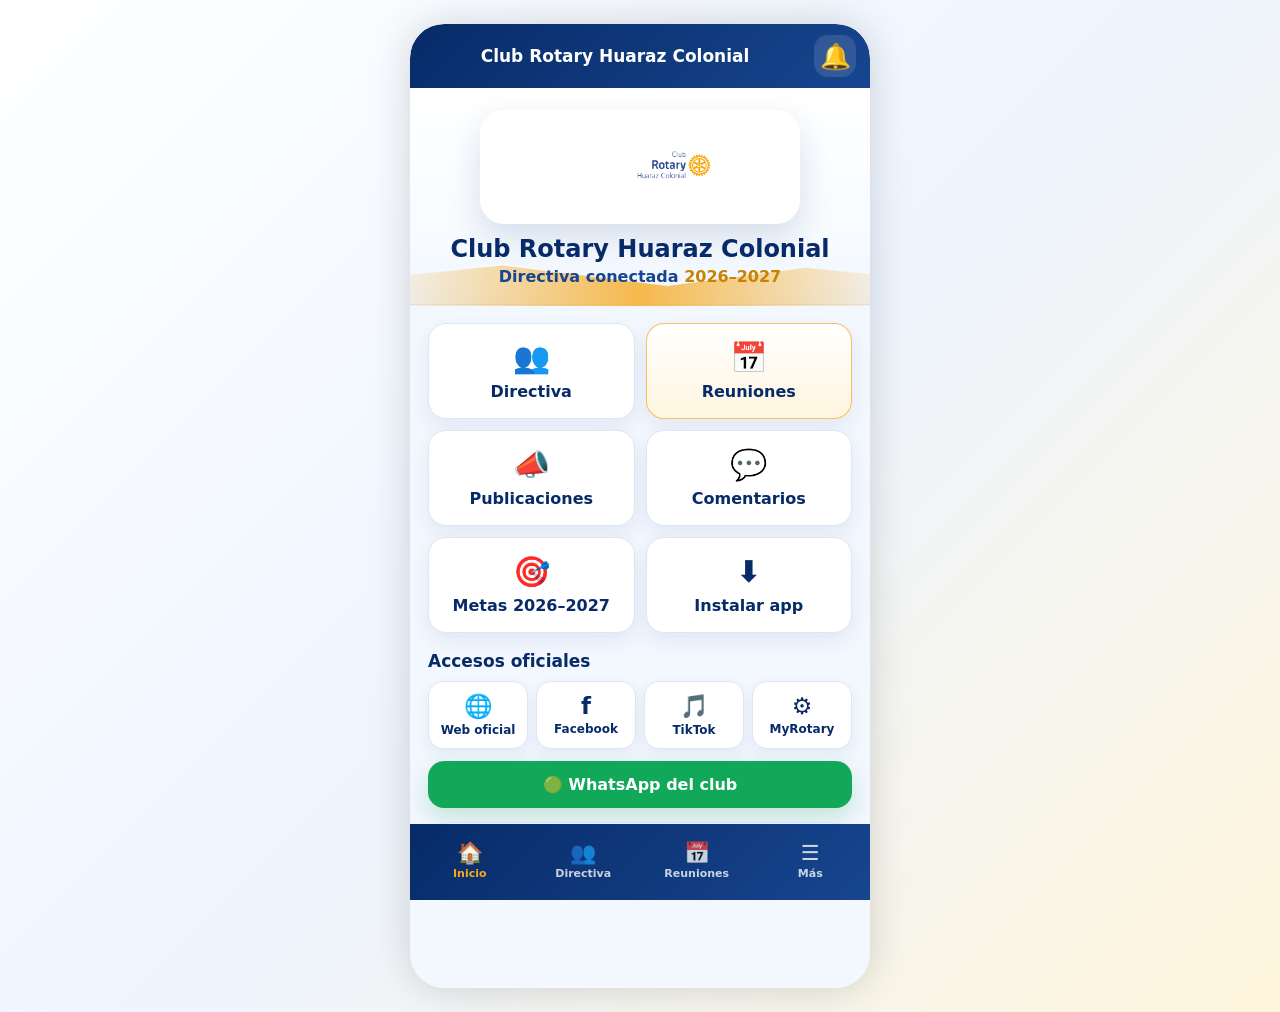
==== index.html @ 2a39c2fd "Add files via upload" ====
<!doctype html>
<html lang="es">
<head>
  <meta charset="utf-8">
  <meta name="viewport" content="width=device-width, initial-scale=1, viewport-fit=cover">
  <meta name="theme-color" content="#17458F">
  <title>Club Rotary Huaraz Colonial</title>
  <link rel="manifest" href="manifest.webmanifest">
  <link rel="apple-touch-icon" href="assets/icon-192.png">
  <link rel="stylesheet" href="styles.css?v=4">
</head>
<body>
  <div id="installBanner" class="install-banner hidden">
    <div><strong>Instalar aplicación</strong><br><span>Agrega esta app a tu celular.</span></div>
    <button id="installNow">Instalar</button>
    <button id="closeBanner">×</button>
  </div>
  <div class="phone">
    <header class="topbar">
      <button id="backBtn" class="top-icon hidden">‹</button>
      <div id="topTitle" class="top-title">Club Rotary Huaraz Colonial</div>
      <button id="bellBtn" class="top-icon">🔔</button>
    </header>
    <main id="app" class="app"></main>
    <nav class="bottom-nav">
      <button data-page="inicio" class="nav active"><span>🏠</span>Inicio</button>
      <button data-page="directiva" class="nav"><span>👥</span>Directiva</button>
      <button data-page="reuniones" class="nav"><span>📅</span>Reuniones</button>
      <button data-page="comunidad" class="nav"><span>☰</span>Más</button>
    </nav>
  </div>
  <script src="data.js?v=4"></script>
  <script src="app.js?v=4"></script>
</body>
</html>
---- styles.css ----
:root{--blue:#17458F;--blue-dark:#072B68;--gold:#F7A81B;--gold-dark:#C98300;--bg:#F3F7FE;--text:#102033;--muted:#647386;--line:#DDE6F2;--green:#12A85A;--red:#D53C3C;--shadow:0 14px 34px rgba(7,43,104,.14)}
*{box-sizing:border-box}body{margin:0;font-family:system-ui,-apple-system,BlinkMacSystemFont,"Segoe UI",Roboto,Arial,sans-serif;background:linear-gradient(135deg,#fff,#eef5ff,#fff5dc);color:var(--text);min-height:100vh}
button,a{font:inherit}.phone{width:min(100%,460px);min-height:100vh;margin:0 auto;background:var(--bg);position:relative;box-shadow:0 0 40px rgba(0,0,0,.16);padding-bottom:84px;overflow:hidden}
.topbar{height:64px;background:linear-gradient(135deg,var(--blue-dark),var(--blue));color:#fff;display:flex;align-items:center;gap:8px;padding:10px 14px;position:sticky;top:0;z-index:20}.top-title{flex:1;text-align:center;font-weight:800;font-size:17px;white-space:nowrap;overflow:hidden;text-overflow:ellipsis}.top-icon{width:42px;height:42px;border:0;border-radius:14px;background:rgba(255,255,255,.12);color:#fff;font-size:25px;display:grid;place-items:center;cursor:pointer}.top-icon.hidden{visibility:hidden}.app{min-height:calc(100vh - 148px)}
.hero{background:linear-gradient(180deg,#fff 0%,#f7fbff 72%,#eef5ff 100%);padding:22px 20px 18px;text-align:center;position:relative;border-bottom:1px solid #dfe9f7}.hero:after{content:"";position:absolute;left:-10%;right:-10%;bottom:-2px;height:45px;background:linear-gradient(90deg,transparent,var(--gold),transparent);clip-path:polygon(0 42%,25% 10%,55% 56%,80% 15%,100% 40%,100% 100%,0 100%);opacity:.78}.logo-box{position:relative;z-index:1;background:#fff;border-radius:24px;padding:12px 14px;margin:0 auto 12px;width:min(320px,100%);box-shadow:var(--shadow)}.logo-box img{max-width:100%;height:86px;object-fit:contain}.hero h1{position:relative;z-index:1;margin:6px 0 4px;color:var(--blue-dark);font-size:24px;line-height:1.12}.hero p{position:relative;z-index:1;margin:0;color:var(--blue);font-weight:700}.gold{color:var(--gold-dark)}
.grid{display:grid;grid-template-columns:repeat(2,1fr);gap:11px;padding:18px}.tile{border:1px solid var(--line);border-radius:18px;background:#fff;min-height:96px;padding:12px;box-shadow:0 8px 20px rgba(23,69,143,.08);display:flex;flex-direction:column;align-items:center;justify-content:center;gap:7px;color:var(--blue-dark);font-weight:800;cursor:pointer}.tile .ico{font-size:30px}.tile.gold-tile{background:linear-gradient(180deg,#fff,#fff5df);border-color:rgba(247,168,27,.7)}
.section-title{font-size:17px;color:var(--blue-dark);font-weight:900;margin:0 18px 10px}.quick-links{display:grid;grid-template-columns:repeat(4,1fr);gap:8px;margin:0 18px 12px}.small-link{background:#fff;border:1px solid var(--line);border-radius:15px;min-height:68px;display:flex;flex-direction:column;align-items:center;justify-content:center;color:var(--blue-dark);font-size:12px;font-weight:800;text-decoration:none;box-shadow:0 6px 16px rgba(23,69,143,.07)}.small-link .ico{font-size:23px;margin-bottom:3px}.whatsapp{margin:0 18px 14px;display:flex;align-items:center;justify-content:center;gap:8px;background:var(--green);color:#fff;border-radius:16px;padding:14px 12px;text-decoration:none;font-weight:900;box-shadow:0 10px 22px rgba(18,168,90,.22)}.info-strip,.reminder{margin:0 18px 16px;background:#e8f2ff;border:1px solid #d4e5ff;color:var(--blue-dark);border-radius:18px;padding:13px 14px;display:flex;gap:10px;align-items:center;font-weight:700}.reminder{background:#fff2d3;border-color:#ffe3a3;color:#57400a}
.page{padding:18px}.page h2{margin:0 0 8px;color:var(--blue-dark);font-size:23px}.subtitle{margin:0 0 16px;color:var(--muted);font-size:14px}.list{display:flex;flex-direction:column;gap:10px}
.role-card,.meeting-card,.post-card,.link-card,.goal-card{background:#fff;border:1px solid var(--line);border-radius:18px;padding:13px;box-shadow:0 8px 20px rgba(23,69,143,.07)}.role-card{display:grid;grid-template-columns:54px 1fr 22px;gap:10px;align-items:center;cursor:pointer}.role-card.active{background:linear-gradient(90deg,#fff0ca,#fff)}.num{width:34px;height:34px;border-radius:50%;background:var(--blue);color:#fff;display:grid;place-items:center;font-weight:900}.role h3{font-size:14px;line-height:1.15;margin:0;color:var(--blue-dark)}.role p{font-size:13px;margin:5px 0 0;color:#222}.chev{font-size:24px;color:var(--blue-dark)}
.avatar,.mini-photo{width:50px;height:50px;border-radius:50%;background:#eaf1fb;color:var(--blue);display:grid;place-items:center;font-weight:900;overflow:hidden;border:2px solid #d7e2f2}.mini-photo img{width:100%;height:100%;object-fit:cover;display:block}
.profile-card{text-align:center;background:#fff;border-radius:24px;padding:18px;border:1px solid var(--line);box-shadow:var(--shadow)}.photo{width:130px;height:130px;margin:0 auto 12px;border-radius:50%;border:3px solid var(--gold);display:grid;place-items:center;background:#eef2f7;color:#596675;font-weight:800;overflow:hidden}.photo img{width:100%;height:100%;object-fit:cover;display:block}.profile-card h2{font-size:22px;margin:0;color:var(--blue-dark)}.profile-card p{margin:4px 0 0;color:var(--gold-dark);font-weight:800}.rotary-mini{margin:12px auto 0;width:44px;height:2px;background:var(--gold)}
.panel{background:#fff;border:1px solid var(--line);border-radius:18px;padding:14px;margin-top:12px}.panel h3{font-size:17px;color:var(--blue-dark);margin:0 0 9px}.panel p{margin:0;color:#27384d;line-height:1.43;font-size:14px}.panel ul{margin:0;padding-left:19px;color:#27384d;font-size:14px;line-height:1.45}.actions{display:grid;grid-template-columns:1fr 1fr;gap:10px;margin-top:12px}.btn{border:0;border-radius:15px;padding:13px 12px;font-weight:900;cursor:pointer;text-decoration:none;text-align:center;display:flex;justify-content:center;align-items:center;gap:8px}.btn.blue{background:var(--blue);color:#fff}.btn.green{background:var(--green);color:#fff}.btn.gold{background:var(--gold);color:#13213a}.btn.red{background:#fff;border:1.5px solid var(--red);color:var(--red)}.btn.light{background:#fff;border:1.5px solid #b8c7df;color:var(--blue-dark)}
.meeting-card{display:grid;grid-template-columns:54px 1fr 20px;gap:11px;align-items:center}.micon{width:52px;height:52px;border-radius:18px;background:#e8f0ff;color:var(--blue);display:grid;place-items:center;font-size:25px}.meeting h3{font-size:16px;margin:0;color:var(--blue-dark)}.meeting p{font-size:13px;margin:4px 0;color:#23344a}.meeting .time{font-weight:900;color:var(--blue)}textarea,input,select{width:100%;border:1px solid var(--line);border-radius:15px;padding:12px;font:inherit;background:#fff;outline:none}textarea{min-height:98px;resize:vertical}.field{margin-top:12px}.counter{text-align:right;color:var(--muted);font-size:12px;margin-top:-20px;margin-right:10px}
.post-head{display:flex;gap:9px;align-items:center}.post-head h3{font-size:14px;margin:0;color:var(--blue-dark)}.post-head p{font-size:12px;margin:2px 0 0;color:var(--muted)}.post-text{font-size:13px;line-height:1.38}.official-photo{width:100%;height:135px;object-fit:cover;border-radius:15px;border:1px solid var(--line)}.reactions{display:flex;gap:18px;color:var(--muted);font-size:13px;margin-top:8px}.link-card{display:grid;grid-template-columns:42px 1fr 20px;gap:10px;align-items:center;text-decoration:none;color:inherit}.link-card .licon{width:42px;height:42px;border-radius:14px;background:#edf4ff;color:var(--blue);display:grid;place-items:center;font-size:23px}.link-card h3{margin:0;font-size:14px;color:var(--blue-dark)}.link-card p{margin:2px 0 0;font-size:12px;color:var(--muted);word-break:break-word}.goal-card{display:flex;gap:12px;align-items:flex-start}.goal-card .num{flex:0 0 auto}.goal-card p{margin:0;line-height:1.42;color:#25384f}
.bottom-nav{position:fixed;bottom:0;left:50%;transform:translateX(-50%);width:min(100%,460px);height:76px;background:linear-gradient(135deg,var(--blue-dark),var(--blue));display:grid;grid-template-columns:repeat(4,1fr);z-index:25;padding:8px 3px 11px}.nav{background:transparent;border:0;color:#fff;opacity:.78;display:flex;flex-direction:column;align-items:center;justify-content:center;gap:2px;font-size:11px;font-weight:800;cursor:pointer}.nav span{font-size:21px}.nav.active{color:var(--gold);opacity:1}
.install-banner{position:fixed;z-index:100;left:50%;transform:translateX(-50%);top:12px;width:min(430px,calc(100% - 22px));background:#fff;border:1px solid var(--line);box-shadow:var(--shadow);border-radius:18px;padding:12px;display:grid;grid-template-columns:1fr auto auto;gap:8px;align-items:center}.install-banner span{color:var(--muted);font-size:13px}.install-banner button{border:0;border-radius:12px;padding:10px 12px;font-weight:900}.install-banner #installNow{background:var(--gold);color:#12203b}.install-banner #closeBanner{background:#edf4ff;color:var(--blue);font-size:18px}.hidden{display:none!important}
@media(min-width:700px){body{padding:24px}.phone{border-radius:34px;min-height:880px}.topbar{border-radius:34px 34px 0 0}}
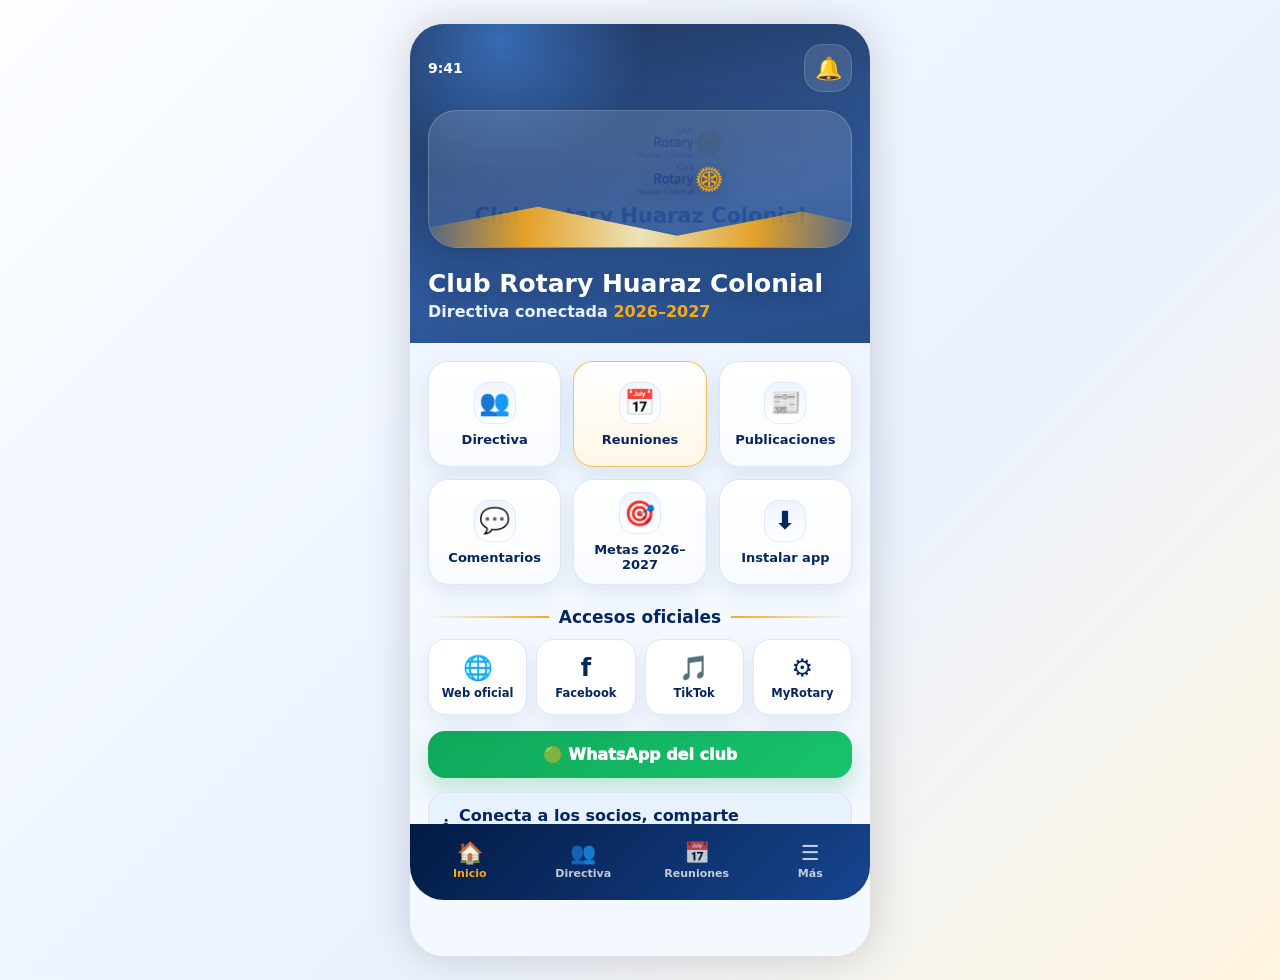
==== commit 77d08c03: "Add files via upload" ====
--- a/index.html
+++ b/index.html
@@ -1,35 +1 @@
-<!doctype html>
-<html lang="es">
-<head>
-  <meta charset="utf-8">
-  <meta name="viewport" content="width=device-width, initial-scale=1, viewport-fit=cover">
-  <meta name="theme-color" content="#17458F">
-  <title>Club Rotary Huaraz Colonial</title>
-  <link rel="manifest" href="manifest.webmanifest">
-  <link rel="apple-touch-icon" href="assets/icon-192.png">
-  <link rel="stylesheet" href="styles.css?v=4">
-</head>
-<body>
-  <div id="installBanner" class="install-banner hidden">
-    <div><strong>Instalar aplicación</strong><br><span>Agrega esta app a tu celular.</span></div>
-    <button id="installNow">Instalar</button>
-    <button id="closeBanner">×</button>
-  </div>
-  <div class="phone">
-    <header class="topbar">
-      <button id="backBtn" class="top-icon hidden">‹</button>
-      <div id="topTitle" class="top-title">Club Rotary Huaraz Colonial</div>
-      <button id="bellBtn" class="top-icon">🔔</button>
-    </header>
-    <main id="app" class="app"></main>
-    <nav class="bottom-nav">
-      <button data-page="inicio" class="nav active"><span>🏠</span>Inicio</button>
-      <button data-page="directiva" class="nav"><span>👥</span>Directiva</button>
-      <button data-page="reuniones" class="nav"><span>📅</span>Reuniones</button>
-      <button data-page="comunidad" class="nav"><span>☰</span>Más</button>
-    </nav>
-  </div>
-  <script src="data.js?v=4"></script>
-  <script src="app.js?v=4"></script>
-</body>
-</html>
+<!doctype html><html lang='es'><head><meta charset='utf-8'><meta name='viewport' content='width=device-width,initial-scale=1,viewport-fit=cover'><meta name='theme-color' content='#05265F'><title>Club Rotary Huaraz Colonial</title><link rel='manifest' href='manifest.webmanifest'><link rel='apple-touch-icon' href='assets/icon-192.png'><link rel='stylesheet' href='styles.css?v=8'></head><body><div id='installBanner' class='install-banner hidden'><div><strong>Instalar aplicación</strong><br><span>Agrega esta app a tu celular.</span></div><button id='installNow'>Instalar</button><button id='closeBanner'>×</button></div><div class='phone'><main id='app' class='app'></main><nav class='bottom-nav'><button data-page='inicio' class='nav active'><span>🏠</span>Inicio</button><button data-page='directiva' class='nav'><span>👥</span>Directiva</button><button data-page='reuniones' class='nav'><span>📅</span>Reuniones</button><button data-page='comunidad' class='nav'><span>☰</span>Más</button></nav></div><script src='data.js?v=8'></script><script src='app.js?v=8'></script></body></html>
--- a/styles.css
+++ b/styles.css
@@ -1,17 +1 @@
-:root{--blue:#17458F;--blue-dark:#072B68;--gold:#F7A81B;--gold-dark:#C98300;--bg:#F3F7FE;--text:#102033;--muted:#647386;--line:#DDE6F2;--green:#12A85A;--red:#D53C3C;--shadow:0 14px 34px rgba(7,43,104,.14)}
-*{box-sizing:border-box}body{margin:0;font-family:system-ui,-apple-system,BlinkMacSystemFont,"Segoe UI",Roboto,Arial,sans-serif;background:linear-gradient(135deg,#fff,#eef5ff,#fff5dc);color:var(--text);min-height:100vh}
-button,a{font:inherit}.phone{width:min(100%,460px);min-height:100vh;margin:0 auto;background:var(--bg);position:relative;box-shadow:0 0 40px rgba(0,0,0,.16);padding-bottom:84px;overflow:hidden}
-.topbar{height:64px;background:linear-gradient(135deg,var(--blue-dark),var(--blue));color:#fff;display:flex;align-items:center;gap:8px;padding:10px 14px;position:sticky;top:0;z-index:20}.top-title{flex:1;text-align:center;font-weight:800;font-size:17px;white-space:nowrap;overflow:hidden;text-overflow:ellipsis}.top-icon{width:42px;height:42px;border:0;border-radius:14px;background:rgba(255,255,255,.12);color:#fff;font-size:25px;display:grid;place-items:center;cursor:pointer}.top-icon.hidden{visibility:hidden}.app{min-height:calc(100vh - 148px)}
-.hero{background:linear-gradient(180deg,#fff 0%,#f7fbff 72%,#eef5ff 100%);padding:22px 20px 18px;text-align:center;position:relative;border-bottom:1px solid #dfe9f7}.hero:after{content:"";position:absolute;left:-10%;right:-10%;bottom:-2px;height:45px;background:linear-gradient(90deg,transparent,var(--gold),transparent);clip-path:polygon(0 42%,25% 10%,55% 56%,80% 15%,100% 40%,100% 100%,0 100%);opacity:.78}.logo-box{position:relative;z-index:1;background:#fff;border-radius:24px;padding:12px 14px;margin:0 auto 12px;width:min(320px,100%);box-shadow:var(--shadow)}.logo-box img{max-width:100%;height:86px;object-fit:contain}.hero h1{position:relative;z-index:1;margin:6px 0 4px;color:var(--blue-dark);font-size:24px;line-height:1.12}.hero p{position:relative;z-index:1;margin:0;color:var(--blue);font-weight:700}.gold{color:var(--gold-dark)}
-.grid{display:grid;grid-template-columns:repeat(2,1fr);gap:11px;padding:18px}.tile{border:1px solid var(--line);border-radius:18px;background:#fff;min-height:96px;padding:12px;box-shadow:0 8px 20px rgba(23,69,143,.08);display:flex;flex-direction:column;align-items:center;justify-content:center;gap:7px;color:var(--blue-dark);font-weight:800;cursor:pointer}.tile .ico{font-size:30px}.tile.gold-tile{background:linear-gradient(180deg,#fff,#fff5df);border-color:rgba(247,168,27,.7)}
-.section-title{font-size:17px;color:var(--blue-dark);font-weight:900;margin:0 18px 10px}.quick-links{display:grid;grid-template-columns:repeat(4,1fr);gap:8px;margin:0 18px 12px}.small-link{background:#fff;border:1px solid var(--line);border-radius:15px;min-height:68px;display:flex;flex-direction:column;align-items:center;justify-content:center;color:var(--blue-dark);font-size:12px;font-weight:800;text-decoration:none;box-shadow:0 6px 16px rgba(23,69,143,.07)}.small-link .ico{font-size:23px;margin-bottom:3px}.whatsapp{margin:0 18px 14px;display:flex;align-items:center;justify-content:center;gap:8px;background:var(--green);color:#fff;border-radius:16px;padding:14px 12px;text-decoration:none;font-weight:900;box-shadow:0 10px 22px rgba(18,168,90,.22)}.info-strip,.reminder{margin:0 18px 16px;background:#e8f2ff;border:1px solid #d4e5ff;color:var(--blue-dark);border-radius:18px;padding:13px 14px;display:flex;gap:10px;align-items:center;font-weight:700}.reminder{background:#fff2d3;border-color:#ffe3a3;color:#57400a}
-.page{padding:18px}.page h2{margin:0 0 8px;color:var(--blue-dark);font-size:23px}.subtitle{margin:0 0 16px;color:var(--muted);font-size:14px}.list{display:flex;flex-direction:column;gap:10px}
-.role-card,.meeting-card,.post-card,.link-card,.goal-card{background:#fff;border:1px solid var(--line);border-radius:18px;padding:13px;box-shadow:0 8px 20px rgba(23,69,143,.07)}.role-card{display:grid;grid-template-columns:54px 1fr 22px;gap:10px;align-items:center;cursor:pointer}.role-card.active{background:linear-gradient(90deg,#fff0ca,#fff)}.num{width:34px;height:34px;border-radius:50%;background:var(--blue);color:#fff;display:grid;place-items:center;font-weight:900}.role h3{font-size:14px;line-height:1.15;margin:0;color:var(--blue-dark)}.role p{font-size:13px;margin:5px 0 0;color:#222}.chev{font-size:24px;color:var(--blue-dark)}
-.avatar,.mini-photo{width:50px;height:50px;border-radius:50%;background:#eaf1fb;color:var(--blue);display:grid;place-items:center;font-weight:900;overflow:hidden;border:2px solid #d7e2f2}.mini-photo img{width:100%;height:100%;object-fit:cover;display:block}
-.profile-card{text-align:center;background:#fff;border-radius:24px;padding:18px;border:1px solid var(--line);box-shadow:var(--shadow)}.photo{width:130px;height:130px;margin:0 auto 12px;border-radius:50%;border:3px solid var(--gold);display:grid;place-items:center;background:#eef2f7;color:#596675;font-weight:800;overflow:hidden}.photo img{width:100%;height:100%;object-fit:cover;display:block}.profile-card h2{font-size:22px;margin:0;color:var(--blue-dark)}.profile-card p{margin:4px 0 0;color:var(--gold-dark);font-weight:800}.rotary-mini{margin:12px auto 0;width:44px;height:2px;background:var(--gold)}
-.panel{background:#fff;border:1px solid var(--line);border-radius:18px;padding:14px;margin-top:12px}.panel h3{font-size:17px;color:var(--blue-dark);margin:0 0 9px}.panel p{margin:0;color:#27384d;line-height:1.43;font-size:14px}.panel ul{margin:0;padding-left:19px;color:#27384d;font-size:14px;line-height:1.45}.actions{display:grid;grid-template-columns:1fr 1fr;gap:10px;margin-top:12px}.btn{border:0;border-radius:15px;padding:13px 12px;font-weight:900;cursor:pointer;text-decoration:none;text-align:center;display:flex;justify-content:center;align-items:center;gap:8px}.btn.blue{background:var(--blue);color:#fff}.btn.green{background:var(--green);color:#fff}.btn.gold{background:var(--gold);color:#13213a}.btn.red{background:#fff;border:1.5px solid var(--red);color:var(--red)}.btn.light{background:#fff;border:1.5px solid #b8c7df;color:var(--blue-dark)}
-.meeting-card{display:grid;grid-template-columns:54px 1fr 20px;gap:11px;align-items:center}.micon{width:52px;height:52px;border-radius:18px;background:#e8f0ff;color:var(--blue);display:grid;place-items:center;font-size:25px}.meeting h3{font-size:16px;margin:0;color:var(--blue-dark)}.meeting p{font-size:13px;margin:4px 0;color:#23344a}.meeting .time{font-weight:900;color:var(--blue)}textarea,input,select{width:100%;border:1px solid var(--line);border-radius:15px;padding:12px;font:inherit;background:#fff;outline:none}textarea{min-height:98px;resize:vertical}.field{margin-top:12px}.counter{text-align:right;color:var(--muted);font-size:12px;margin-top:-20px;margin-right:10px}
-.post-head{display:flex;gap:9px;align-items:center}.post-head h3{font-size:14px;margin:0;color:var(--blue-dark)}.post-head p{font-size:12px;margin:2px 0 0;color:var(--muted)}.post-text{font-size:13px;line-height:1.38}.official-photo{width:100%;height:135px;object-fit:cover;border-radius:15px;border:1px solid var(--line)}.reactions{display:flex;gap:18px;color:var(--muted);font-size:13px;margin-top:8px}.link-card{display:grid;grid-template-columns:42px 1fr 20px;gap:10px;align-items:center;text-decoration:none;color:inherit}.link-card .licon{width:42px;height:42px;border-radius:14px;background:#edf4ff;color:var(--blue);display:grid;place-items:center;font-size:23px}.link-card h3{margin:0;font-size:14px;color:var(--blue-dark)}.link-card p{margin:2px 0 0;font-size:12px;color:var(--muted);word-break:break-word}.goal-card{display:flex;gap:12px;align-items:flex-start}.goal-card .num{flex:0 0 auto}.goal-card p{margin:0;line-height:1.42;color:#25384f}
-.bottom-nav{position:fixed;bottom:0;left:50%;transform:translateX(-50%);width:min(100%,460px);height:76px;background:linear-gradient(135deg,var(--blue-dark),var(--blue));display:grid;grid-template-columns:repeat(4,1fr);z-index:25;padding:8px 3px 11px}.nav{background:transparent;border:0;color:#fff;opacity:.78;display:flex;flex-direction:column;align-items:center;justify-content:center;gap:2px;font-size:11px;font-weight:800;cursor:pointer}.nav span{font-size:21px}.nav.active{color:var(--gold);opacity:1}
-.install-banner{position:fixed;z-index:100;left:50%;transform:translateX(-50%);top:12px;width:min(430px,calc(100% - 22px));background:#fff;border:1px solid var(--line);box-shadow:var(--shadow);border-radius:18px;padding:12px;display:grid;grid-template-columns:1fr auto auto;gap:8px;align-items:center}.install-banner span{color:var(--muted);font-size:13px}.install-banner button{border:0;border-radius:12px;padding:10px 12px;font-weight:900}.install-banner #installNow{background:var(--gold);color:#12203b}.install-banner #closeBanner{background:#edf4ff;color:var(--blue);font-size:18px}.hidden{display:none!important}
-@media(min-width:700px){body{padding:24px}.phone{border-radius:34px;min-height:880px}.topbar{border-radius:34px 34px 0 0}}
+:root{--blue:#17458F;--blue-dark:#05265F;--deep:#021A44;--gold:#F7A81B;--gold2:#D99200;--bg:#F4F8FF;--text:#0A2448;--muted:#66778E;--line:#DDE8F5;--green:#12A85A;--red:#DC3B3B;--shadow:0 18px 45px rgba(5,38,95,.16)}*{box-sizing:border-box}body{margin:0;font-family:system-ui,-apple-system,BlinkMacSystemFont,'Segoe UI',Roboto,Arial,sans-serif;background:linear-gradient(135deg,#fbfdff,#eaf2ff 60%,#fff5df);color:var(--text);min-height:100vh}button,a{font:inherit}.phone{width:min(100%,460px);min-height:100vh;margin:0 auto;background:var(--bg);position:relative;box-shadow:0 0 45px rgba(0,0,0,.17);padding-bottom:82px;overflow:hidden}.app{min-height:calc(100vh - 82px)}.hero{background:radial-gradient(circle at 20% 5%,#1d58a9,transparent 30%),linear-gradient(165deg,var(--deep),var(--blue) 62%,#0d3979);padding:20px 18px 22px;color:#fff;position:relative;overflow:hidden}.hero:before{content:'';position:absolute;inset:0;background:url('assets/foto_oficial.jpg?v=8');background-size:cover;background-position:center;opacity:.12}.hero-top{position:relative;z-index:2;display:flex;align-items:center;justify-content:space-between;margin-bottom:18px}.time{font-weight:800;font-size:14px}.bell{width:48px;height:48px;border-radius:18px;background:rgba(255,255,255,.12);display:grid;place-items:center;font-size:22px;border:1px solid rgba(255,255,255,.15)}.brand-card{position:relative;z-index:2;border:1px solid rgba(255,255,255,.2);border-radius:28px;padding:18px;background:linear-gradient(180deg,rgba(255,255,255,.14),rgba(255,255,255,.06));box-shadow:0 18px 40px rgba(0,0,0,.18);overflow:hidden}.brand-card:after{content:'';position:absolute;left:-20px;right:-20px;bottom:-12px;height:58px;background:linear-gradient(90deg,transparent,var(--gold),#fff2bd,var(--gold),transparent);clip-path:polygon(0 52%,28% 10%,58% 60%,85% 18%,100% 44%,100% 100%,0 100%);opacity:.9}.brand-card img{position:relative;z-index:3;display:block;margin:0 auto;max-width:270px;height:100px;object-fit:contain;filter:drop-shadow(0 4px 8px rgba(0,0,0,.25))}.hero-title{position:relative;z-index:2;margin:22px 0 4px;font-size:25px;line-height:1.12;font-weight:900;text-shadow:0 5px 18px rgba(0,0,0,.25)}.hero-sub{position:relative;z-index:2;margin:0;color:#e9f2ff;font-weight:800}.gold{color:var(--gold)}.grid{display:grid;grid-template-columns:repeat(3,1fr);gap:12px;padding:18px;background:linear-gradient(180deg,#eef5ff,#f7fbff)}.tile{border:1px solid rgba(23,69,143,.12);border-radius:20px;background:linear-gradient(180deg,#fff,#f8fbff);min-height:106px;padding:10px 6px;box-shadow:0 10px 25px rgba(23,69,143,.10);display:flex;flex-direction:column;align-items:center;justify-content:center;gap:8px;color:var(--blue-dark);font-weight:900;font-size:13px;cursor:pointer}.tile .ico{width:42px;height:42px;border-radius:15px;background:linear-gradient(180deg,#eef5ff,#fff);display:grid;place-items:center;font-size:25px;box-shadow:inset 0 0 0 1px #e0eafe}.tile.gold-tile{border-color:rgba(247,168,27,.7);background:linear-gradient(180deg,#fff,#fff7e7)}.section-title{font-size:17px;color:var(--blue-dark);font-weight:900;margin:4px 18px 12px;display:flex;align-items:center;gap:10px}.section-title:before,.section-title:after{content:'';height:1.5px;background:linear-gradient(90deg,transparent,var(--gold));flex:1}.section-title:after{background:linear-gradient(90deg,var(--gold),transparent)}.quick-links{display:grid;grid-template-columns:repeat(4,1fr);gap:9px;margin:0 18px 16px}.small-link{background:#fff;border:1px solid var(--line);border-radius:17px;min-height:76px;display:flex;flex-direction:column;align-items:center;justify-content:center;color:var(--blue-dark);font-size:11.5px;font-weight:900;text-decoration:none;box-shadow:0 9px 22px rgba(23,69,143,.08)}.small-link .ico{font-size:24px;margin-bottom:4px}.whatsapp{margin:0 18px 14px;display:flex;align-items:center;justify-content:center;gap:10px;background:linear-gradient(135deg,#0fa85a,#18c36d);color:#fff;border-radius:17px;padding:14px 12px;text-decoration:none;font-weight:950;box-shadow:0 12px 24px rgba(18,168,90,.24)}.info,.reminder{margin:0 18px 16px;background:#e8f2ff;border:1px solid #d4e5ff;color:var(--blue-dark);border-radius:18px;padding:13px 14px;display:flex;gap:10px;align-items:center;font-weight:750}.reminder{background:#fff2d3;border-color:#ffe3a3;color:#57400a}.head{background:linear-gradient(165deg,var(--deep),var(--blue));color:#fff;padding:18px 18px 22px;position:relative}.head:after{content:'';position:absolute;left:-5%;right:-5%;bottom:-1px;height:30px;background:var(--bg);clip-path:polygon(0 55%,30% 90%,65% 45%,100% 74%,100% 100%,0 100%)}.row{position:relative;z-index:2;display:flex;align-items:center;gap:10px}.back{width:38px;height:38px;border:0;border-radius:14px;background:rgba(255,255,255,.12);color:#fff;font-size:25px}.title{flex:1;text-align:center;font-weight:900;font-size:20px}.page{padding:18px}.list{display:flex;flex-direction:column;gap:14px}.role-card,.meeting-card,.post-card,.link-card,.goal-card,.panel,.profile-card{background:#fff;border:1px solid var(--line);border-radius:22px;box-shadow:0 12px 30px rgba(23,69,143,.08)}.role-card{padding:14px;display:grid;grid-template-columns:76px 1fr 24px;gap:14px;align-items:center;cursor:pointer}.role-card.active{border-color:var(--gold);box-shadow:0 14px 30px rgba(247,168,27,.18)}.mini-photo{width:74px;height:74px;border-radius:50%;overflow:hidden;border:3px solid var(--gold);background:#eaf1fb;display:grid;place-items:center;font-weight:900}.mini-photo img{width:100%;height:100%;object-fit:cover;display:block}.role .cargo{color:var(--gold2);font-weight:900;font-size:13px;line-height:1.15;margin:0 0 6px}.role .nombre{color:var(--blue-dark);font-weight:950;font-size:16px;line-height:1.2;margin:0}.chev{font-size:25px;color:var(--blue)}.profile-hero{background:linear-gradient(165deg,var(--deep),var(--blue));padding:18px 18px 54px;color:#fff;position:relative}.profile-hero:after{content:'';position:absolute;left:-5%;right:-5%;bottom:-2px;height:55px;background:var(--bg);clip-path:polygon(0 42%,35% 90%,72% 30%,100% 75%,100% 100%,0 100%)}.profile-nav{display:flex;align-items:center;gap:10px;position:relative;z-index:2}.dots{font-size:26px;margin-left:auto}.profile-card{margin:-42px 18px 0;padding:18px;text-align:center;position:relative;z-index:4}.photo{width:150px;height:150px;margin:-72px auto 12px;border-radius:50%;border:4px solid var(--gold);box-shadow:0 15px 35px rgba(5,38,95,.22);overflow:hidden;background:#eaf1fb;display:grid;place-items:center;font-weight:900}.photo img{width:100%;height:100%;object-fit:cover;display:block}.profile-card h2{font-size:24px;line-height:1.08;margin:0;color:var(--blue-dark)}.profile-card p{font-weight:900;color:var(--gold2);margin:7px 0 0}.rotary-mini{width:70px;height:2px;background:var(--gold);margin:14px auto 0}.actions{display:grid;grid-template-columns:1fr 1fr;gap:10px;margin:14px 18px}.btn{border:0;border-radius:16px;padding:14px 12px;font-weight:950;cursor:pointer;text-decoration:none;text-align:center;display:flex;justify-content:center;align-items:center;gap:8px}.btn.blue{background:linear-gradient(135deg,var(--blue),var(--blue-dark));color:#fff}.btn.green{background:linear-gradient(135deg,#10a85a,#17c56d);color:#fff}.btn.gold{background:var(--gold);color:#12203b}.btn.red{background:#fff;border:1.5px solid var(--red);color:var(--red)}.btn.light{background:#fff;border:1.5px solid #b8c7df;color:var(--blue-dark)}.panel{margin:14px 18px 0;padding:16px}.panel h3{font-size:17px;color:var(--blue-dark);margin:0 0 10px}.panel p,.panel li{font-size:14px;line-height:1.45;color:#27384d}.panel p{margin:0}.panel ul{margin:0;padding-left:19px}.meeting-card{padding:14px;display:grid;grid-template-columns:58px 1fr 22px;gap:12px;align-items:center}.micon{width:56px;height:56px;border-radius:19px;background:linear-gradient(180deg,#eaf2ff,#fff);color:var(--blue);display:grid;place-items:center;font-size:26px}.meeting h3{font-size:16px;margin:0;color:var(--blue-dark)}.meeting p{font-size:13px;margin:4px 0;color:#23344a}.meeting .time{font-weight:900;color:var(--blue)}textarea{width:100%;border:1px solid var(--line);border-radius:15px;padding:12px;font:inherit;background:#fff;outline:none;min-height:98px;resize:vertical}.field{margin:12px 18px 0}.post-card{padding:14px}.post-head{display:flex;gap:10px;align-items:center}.avatar{width:42px;height:42px;border-radius:50%;background:#edf4ff;overflow:hidden;display:grid;place-items:center;color:var(--blue);font-weight:900}.avatar img{width:100%;height:100%;object-fit:cover}.post-head h3{font-size:14px;margin:0;color:var(--blue-dark)}.post-head p{font-size:12px;margin:2px 0 0;color:var(--muted)}.post-text{font-size:13.5px;line-height:1.42}.official-photo{width:100%;height:150px;object-fit:cover;border-radius:16px;border:1px solid var(--line)}.reactions{display:flex;gap:18px;color:var(--muted);font-size:13px;margin-top:8px}.link-card{padding:12px;display:grid;grid-template-columns:44px 1fr 22px;gap:10px;align-items:center;text-decoration:none;color:inherit}.link-card .licon{width:44px;height:44px;border-radius:15px;background:#edf4ff;color:var(--blue);display:grid;place-items:center;font-size:23px}.link-card h3{margin:0;font-size:14px;color:var(--blue-dark)}.link-card p{margin:2px 0 0;font-size:12px;color:var(--muted);word-break:break-word}.goal-card{padding:14px;display:flex;gap:12px;align-items:flex-start}.num{width:34px;height:34px;border-radius:50%;background:var(--blue);color:#fff;display:grid;place-items:center;font-weight:900;flex:0 0 auto}.goal-card p{margin:0;line-height:1.42;color:#25384f}.bottom-nav{position:fixed;bottom:0;left:50%;transform:translateX(-50%);width:min(100%,460px);height:76px;background:linear-gradient(135deg,var(--deep),var(--blue));display:grid;grid-template-columns:repeat(4,1fr);z-index:25;padding:8px 3px 11px}.nav{background:transparent;border:0;color:#fff;opacity:.75;display:flex;flex-direction:column;align-items:center;justify-content:center;gap:2px;font-size:11px;font-weight:900;cursor:pointer}.nav span{font-size:21px}.nav.active{color:var(--gold);opacity:1}.install-banner{position:fixed;z-index:100;left:50%;transform:translateX(-50%);top:12px;width:min(430px,calc(100% - 22px));background:#fff;border:1px solid var(--line);box-shadow:var(--shadow);border-radius:18px;padding:12px;display:grid;grid-template-columns:1fr auto auto;gap:8px;align-items:center}.install-banner span{color:var(--muted);font-size:13px}.install-banner button{border:0;border-radius:12px;padding:10px 12px;font-weight:900}.install-banner #installNow{background:var(--gold);color:#12203b}.install-banner #closeBanner{background:#edf4ff;color:var(--blue);font-size:18px}.hidden{display:none!important}@media(min-width:700px){body{padding:24px}.phone{border-radius:34px;min-height:880px}.bottom-nav{border-radius:0 0 34px 34px}}
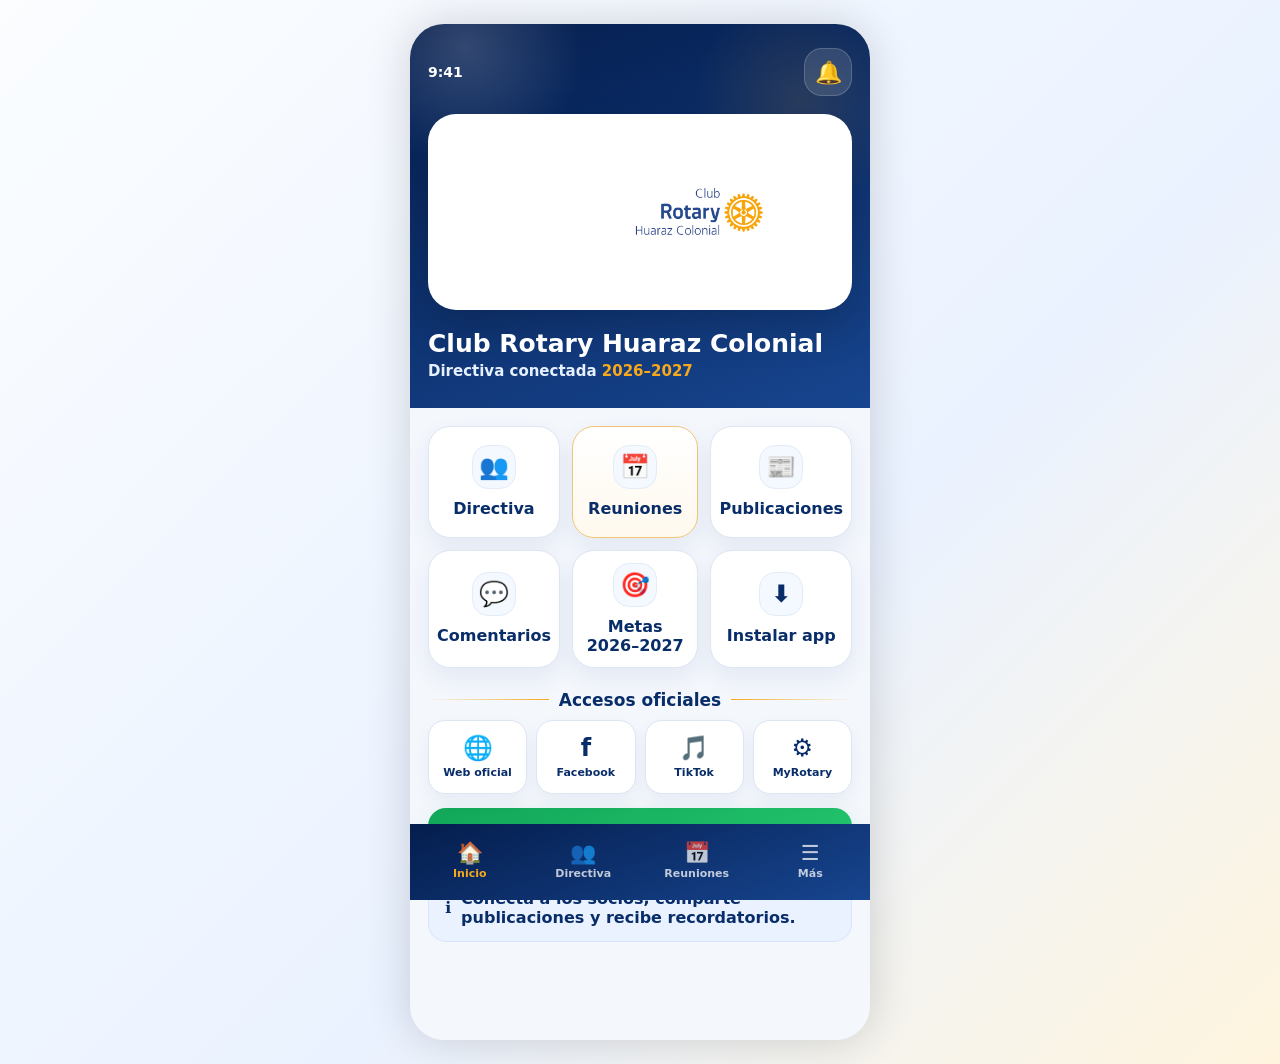
==== commit 7e8fa904: "Add files via upload" ====
--- a/index.html
+++ b/index.html
@@ -1 +1,30 @@
-<!doctype html><html lang='es'><head><meta charset='utf-8'><meta name='viewport' content='width=device-width,initial-scale=1,viewport-fit=cover'><meta name='theme-color' content='#05265F'><title>Club Rotary Huaraz Colonial</title><link rel='manifest' href='manifest.webmanifest'><link rel='apple-touch-icon' href='assets/icon-192.png'><link rel='stylesheet' href='styles.css?v=8'></head><body><div id='installBanner' class='install-banner hidden'><div><strong>Instalar aplicación</strong><br><span>Agrega esta app a tu celular.</span></div><button id='installNow'>Instalar</button><button id='closeBanner'>×</button></div><div class='phone'><main id='app' class='app'></main><nav class='bottom-nav'><button data-page='inicio' class='nav active'><span>🏠</span>Inicio</button><button data-page='directiva' class='nav'><span>👥</span>Directiva</button><button data-page='reuniones' class='nav'><span>📅</span>Reuniones</button><button data-page='comunidad' class='nav'><span>☰</span>Más</button></nav></div><script src='data.js?v=8'></script><script src='app.js?v=8'></script></body></html>+<!doctype html>
+<html lang="es">
+<head>
+  <meta charset="utf-8">
+  <meta name="viewport" content="width=device-width, initial-scale=1, viewport-fit=cover">
+  <meta name="theme-color" content="#082D69">
+  <title>Club Rotary Huaraz Colonial</title>
+  <link rel="manifest" href="manifest.webmanifest">
+  <link rel="apple-touch-icon" href="assets/icon-192.png">
+  <link rel="stylesheet" href="styles.css?v=10">
+</head>
+<body>
+  <div id="installBanner" class="install-banner hidden">
+    <div><strong>Instalar aplicación</strong><br><span>Agrega esta app a tu celular.</span></div>
+    <button id="installNow">Instalar</button>
+    <button id="closeBanner">×</button>
+  </div>
+  <div class="phone">
+    <main id="app" class="app"></main>
+    <nav class="bottom-nav">
+      <button data-page="inicio" class="nav active"><span>🏠</span>Inicio</button>
+      <button data-page="directiva" class="nav"><span>👥</span>Directiva</button>
+      <button data-page="reuniones" class="nav"><span>📅</span>Reuniones</button>
+      <button data-page="comunidad" class="nav"><span>☰</span>Más</button>
+    </nav>
+  </div>
+  <script src="data.js?v=10"></script>
+  <script src="app.js?v=10"></script>
+</body>
+</html>
--- a/styles.css
+++ b/styles.css
@@ -1 +1,143 @@
-:root{--blue:#17458F;--blue-dark:#05265F;--deep:#021A44;--gold:#F7A81B;--gold2:#D99200;--bg:#F4F8FF;--text:#0A2448;--muted:#66778E;--line:#DDE8F5;--green:#12A85A;--red:#DC3B3B;--shadow:0 18px 45px rgba(5,38,95,.16)}*{box-sizing:border-box}body{margin:0;font-family:system-ui,-apple-system,BlinkMacSystemFont,'Segoe UI',Roboto,Arial,sans-serif;background:linear-gradient(135deg,#fbfdff,#eaf2ff 60%,#fff5df);color:var(--text);min-height:100vh}button,a{font:inherit}.phone{width:min(100%,460px);min-height:100vh;margin:0 auto;background:var(--bg);position:relative;box-shadow:0 0 45px rgba(0,0,0,.17);padding-bottom:82px;overflow:hidden}.app{min-height:calc(100vh - 82px)}.hero{background:radial-gradient(circle at 20% 5%,#1d58a9,transparent 30%),linear-gradient(165deg,var(--deep),var(--blue) 62%,#0d3979);padding:20px 18px 22px;color:#fff;position:relative;overflow:hidden}.hero:before{content:'';position:absolute;inset:0;background:url('assets/foto_oficial.jpg?v=8');background-size:cover;background-position:center;opacity:.12}.hero-top{position:relative;z-index:2;display:flex;align-items:center;justify-content:space-between;margin-bottom:18px}.time{font-weight:800;font-size:14px}.bell{width:48px;height:48px;border-radius:18px;background:rgba(255,255,255,.12);display:grid;place-items:center;font-size:22px;border:1px solid rgba(255,255,255,.15)}.brand-card{position:relative;z-index:2;border:1px solid rgba(255,255,255,.2);border-radius:28px;padding:18px;background:linear-gradient(180deg,rgba(255,255,255,.14),rgba(255,255,255,.06));box-shadow:0 18px 40px rgba(0,0,0,.18);overflow:hidden}.brand-card:after{content:'';position:absolute;left:-20px;right:-20px;bottom:-12px;height:58px;background:linear-gradient(90deg,transparent,var(--gold),#fff2bd,var(--gold),transparent);clip-path:polygon(0 52%,28% 10%,58% 60%,85% 18%,100% 44%,100% 100%,0 100%);opacity:.9}.brand-card img{position:relative;z-index:3;display:block;margin:0 auto;max-width:270px;height:100px;object-fit:contain;filter:drop-shadow(0 4px 8px rgba(0,0,0,.25))}.hero-title{position:relative;z-index:2;margin:22px 0 4px;font-size:25px;line-height:1.12;font-weight:900;text-shadow:0 5px 18px rgba(0,0,0,.25)}.hero-sub{position:relative;z-index:2;margin:0;color:#e9f2ff;font-weight:800}.gold{color:var(--gold)}.grid{display:grid;grid-template-columns:repeat(3,1fr);gap:12px;padding:18px;background:linear-gradient(180deg,#eef5ff,#f7fbff)}.tile{border:1px solid rgba(23,69,143,.12);border-radius:20px;background:linear-gradient(180deg,#fff,#f8fbff);min-height:106px;padding:10px 6px;box-shadow:0 10px 25px rgba(23,69,143,.10);display:flex;flex-direction:column;align-items:center;justify-content:center;gap:8px;color:var(--blue-dark);font-weight:900;font-size:13px;cursor:pointer}.tile .ico{width:42px;height:42px;border-radius:15px;background:linear-gradient(180deg,#eef5ff,#fff);display:grid;place-items:center;font-size:25px;box-shadow:inset 0 0 0 1px #e0eafe}.tile.gold-tile{border-color:rgba(247,168,27,.7);background:linear-gradient(180deg,#fff,#fff7e7)}.section-title{font-size:17px;color:var(--blue-dark);font-weight:900;margin:4px 18px 12px;display:flex;align-items:center;gap:10px}.section-title:before,.section-title:after{content:'';height:1.5px;background:linear-gradient(90deg,transparent,var(--gold));flex:1}.section-title:after{background:linear-gradient(90deg,var(--gold),transparent)}.quick-links{display:grid;grid-template-columns:repeat(4,1fr);gap:9px;margin:0 18px 16px}.small-link{background:#fff;border:1px solid var(--line);border-radius:17px;min-height:76px;display:flex;flex-direction:column;align-items:center;justify-content:center;color:var(--blue-dark);font-size:11.5px;font-weight:900;text-decoration:none;box-shadow:0 9px 22px rgba(23,69,143,.08)}.small-link .ico{font-size:24px;margin-bottom:4px}.whatsapp{margin:0 18px 14px;display:flex;align-items:center;justify-content:center;gap:10px;background:linear-gradient(135deg,#0fa85a,#18c36d);color:#fff;border-radius:17px;padding:14px 12px;text-decoration:none;font-weight:950;box-shadow:0 12px 24px rgba(18,168,90,.24)}.info,.reminder{margin:0 18px 16px;background:#e8f2ff;border:1px solid #d4e5ff;color:var(--blue-dark);border-radius:18px;padding:13px 14px;display:flex;gap:10px;align-items:center;font-weight:750}.reminder{background:#fff2d3;border-color:#ffe3a3;color:#57400a}.head{background:linear-gradient(165deg,var(--deep),var(--blue));color:#fff;padding:18px 18px 22px;position:relative}.head:after{content:'';position:absolute;left:-5%;right:-5%;bottom:-1px;height:30px;background:var(--bg);clip-path:polygon(0 55%,30% 90%,65% 45%,100% 74%,100% 100%,0 100%)}.row{position:relative;z-index:2;display:flex;align-items:center;gap:10px}.back{width:38px;height:38px;border:0;border-radius:14px;background:rgba(255,255,255,.12);color:#fff;font-size:25px}.title{flex:1;text-align:center;font-weight:900;font-size:20px}.page{padding:18px}.list{display:flex;flex-direction:column;gap:14px}.role-card,.meeting-card,.post-card,.link-card,.goal-card,.panel,.profile-card{background:#fff;border:1px solid var(--line);border-radius:22px;box-shadow:0 12px 30px rgba(23,69,143,.08)}.role-card{padding:14px;display:grid;grid-template-columns:76px 1fr 24px;gap:14px;align-items:center;cursor:pointer}.role-card.active{border-color:var(--gold);box-shadow:0 14px 30px rgba(247,168,27,.18)}.mini-photo{width:74px;height:74px;border-radius:50%;overflow:hidden;border:3px solid var(--gold);background:#eaf1fb;display:grid;place-items:center;font-weight:900}.mini-photo img{width:100%;height:100%;object-fit:cover;display:block}.role .cargo{color:var(--gold2);font-weight:900;font-size:13px;line-height:1.15;margin:0 0 6px}.role .nombre{color:var(--blue-dark);font-weight:950;font-size:16px;line-height:1.2;margin:0}.chev{font-size:25px;color:var(--blue)}.profile-hero{background:linear-gradient(165deg,var(--deep),var(--blue));padding:18px 18px 54px;color:#fff;position:relative}.profile-hero:after{content:'';position:absolute;left:-5%;right:-5%;bottom:-2px;height:55px;background:var(--bg);clip-path:polygon(0 42%,35% 90%,72% 30%,100% 75%,100% 100%,0 100%)}.profile-nav{display:flex;align-items:center;gap:10px;position:relative;z-index:2}.dots{font-size:26px;margin-left:auto}.profile-card{margin:-42px 18px 0;padding:18px;text-align:center;position:relative;z-index:4}.photo{width:150px;height:150px;margin:-72px auto 12px;border-radius:50%;border:4px solid var(--gold);box-shadow:0 15px 35px rgba(5,38,95,.22);overflow:hidden;background:#eaf1fb;display:grid;place-items:center;font-weight:900}.photo img{width:100%;height:100%;object-fit:cover;display:block}.profile-card h2{font-size:24px;line-height:1.08;margin:0;color:var(--blue-dark)}.profile-card p{font-weight:900;color:var(--gold2);margin:7px 0 0}.rotary-mini{width:70px;height:2px;background:var(--gold);margin:14px auto 0}.actions{display:grid;grid-template-columns:1fr 1fr;gap:10px;margin:14px 18px}.btn{border:0;border-radius:16px;padding:14px 12px;font-weight:950;cursor:pointer;text-decoration:none;text-align:center;display:flex;justify-content:center;align-items:center;gap:8px}.btn.blue{background:linear-gradient(135deg,var(--blue),var(--blue-dark));color:#fff}.btn.green{background:linear-gradient(135deg,#10a85a,#17c56d);color:#fff}.btn.gold{background:var(--gold);color:#12203b}.btn.red{background:#fff;border:1.5px solid var(--red);color:var(--red)}.btn.light{background:#fff;border:1.5px solid #b8c7df;color:var(--blue-dark)}.panel{margin:14px 18px 0;padding:16px}.panel h3{font-size:17px;color:var(--blue-dark);margin:0 0 10px}.panel p,.panel li{font-size:14px;line-height:1.45;color:#27384d}.panel p{margin:0}.panel ul{margin:0;padding-left:19px}.meeting-card{padding:14px;display:grid;grid-template-columns:58px 1fr 22px;gap:12px;align-items:center}.micon{width:56px;height:56px;border-radius:19px;background:linear-gradient(180deg,#eaf2ff,#fff);color:var(--blue);display:grid;place-items:center;font-size:26px}.meeting h3{font-size:16px;margin:0;color:var(--blue-dark)}.meeting p{font-size:13px;margin:4px 0;color:#23344a}.meeting .time{font-weight:900;color:var(--blue)}textarea{width:100%;border:1px solid var(--line);border-radius:15px;padding:12px;font:inherit;background:#fff;outline:none;min-height:98px;resize:vertical}.field{margin:12px 18px 0}.post-card{padding:14px}.post-head{display:flex;gap:10px;align-items:center}.avatar{width:42px;height:42px;border-radius:50%;background:#edf4ff;overflow:hidden;display:grid;place-items:center;color:var(--blue);font-weight:900}.avatar img{width:100%;height:100%;object-fit:cover}.post-head h3{font-size:14px;margin:0;color:var(--blue-dark)}.post-head p{font-size:12px;margin:2px 0 0;color:var(--muted)}.post-text{font-size:13.5px;line-height:1.42}.official-photo{width:100%;height:150px;object-fit:cover;border-radius:16px;border:1px solid var(--line)}.reactions{display:flex;gap:18px;color:var(--muted);font-size:13px;margin-top:8px}.link-card{padding:12px;display:grid;grid-template-columns:44px 1fr 22px;gap:10px;align-items:center;text-decoration:none;color:inherit}.link-card .licon{width:44px;height:44px;border-radius:15px;background:#edf4ff;color:var(--blue);display:grid;place-items:center;font-size:23px}.link-card h3{margin:0;font-size:14px;color:var(--blue-dark)}.link-card p{margin:2px 0 0;font-size:12px;color:var(--muted);word-break:break-word}.goal-card{padding:14px;display:flex;gap:12px;align-items:flex-start}.num{width:34px;height:34px;border-radius:50%;background:var(--blue);color:#fff;display:grid;place-items:center;font-weight:900;flex:0 0 auto}.goal-card p{margin:0;line-height:1.42;color:#25384f}.bottom-nav{position:fixed;bottom:0;left:50%;transform:translateX(-50%);width:min(100%,460px);height:76px;background:linear-gradient(135deg,var(--deep),var(--blue));display:grid;grid-template-columns:repeat(4,1fr);z-index:25;padding:8px 3px 11px}.nav{background:transparent;border:0;color:#fff;opacity:.75;display:flex;flex-direction:column;align-items:center;justify-content:center;gap:2px;font-size:11px;font-weight:900;cursor:pointer}.nav span{font-size:21px}.nav.active{color:var(--gold);opacity:1}.install-banner{position:fixed;z-index:100;left:50%;transform:translateX(-50%);top:12px;width:min(430px,calc(100% - 22px));background:#fff;border:1px solid var(--line);box-shadow:var(--shadow);border-radius:18px;padding:12px;display:grid;grid-template-columns:1fr auto auto;gap:8px;align-items:center}.install-banner span{color:var(--muted);font-size:13px}.install-banner button{border:0;border-radius:12px;padding:10px 12px;font-weight:900}.install-banner #installNow{background:var(--gold);color:#12203b}.install-banner #closeBanner{background:#edf4ff;color:var(--blue);font-size:18px}.hidden{display:none!important}@media(min-width:700px){body{padding:24px}.phone{border-radius:34px;min-height:880px}.bottom-nav{border-radius:0 0 34px 34px}}+:root{
+  --blue:#17458F; --blue-dark:#082D69; --blue-deep:#041D4D; --gold:#F7A81B; --gold2:#D89000;
+  --bg:#F4F7FC; --text:#0A2448; --muted:#66778E; --line:#DDE6F2; --white:#FFFFFF;
+  --green:#12A85A; --red:#D83E3E; --shadow:0 18px 40px rgba(8,45,105,.14);
+}
+*{box-sizing:border-box}
+body{margin:0;font-family:system-ui,-apple-system,BlinkMacSystemFont,"Segoe UI",Roboto,Arial,sans-serif;background:linear-gradient(135deg,#fbfdff,#eaf2ff 60%,#fff5df);color:var(--text);min-height:100vh}
+button,a{font:inherit}
+.phone{width:min(100%,460px);min-height:100vh;margin:0 auto;background:var(--bg);position:relative;overflow:hidden;box-shadow:0 0 45px rgba(0,0,0,.16);padding-bottom:82px}
+.app{min-height:calc(100vh - 82px)}
+
+.hero{
+  background:linear-gradient(160deg,var(--blue-deep),var(--blue));
+  padding:24px 18px 28px;
+  color:#fff;
+  position:relative;
+  overflow:hidden;
+}
+.hero:before{
+  content:"";
+  position:absolute;
+  inset:0;
+  background:
+    radial-gradient(circle at 12% 6%,rgba(255,255,255,.18),transparent 22%),
+    radial-gradient(circle at 85% 20%,rgba(247,168,27,.12),transparent 22%);
+  pointer-events:none;
+}
+.hero-top{position:relative;z-index:2;display:flex;justify-content:space-between;align-items:center}
+.hero-time{font-size:14px;font-weight:800}
+.hero-bell{width:48px;height:48px;border-radius:18px;background:rgba(255,255,255,.12);display:grid;place-items:center;border:1px solid rgba(255,255,255,.18);font-size:22px}
+.logo-card{
+  position:relative;
+  z-index:2;
+  background:#FFFFFF;
+  border:1px solid rgba(255,255,255,.92);
+  border-radius:28px;
+  padding:22px 18px;
+  margin-top:18px;
+  box-shadow:0 18px 40px rgba(0,0,0,.18);
+}
+.logo-card img{
+  display:block;
+  width:100%;
+  max-width:360px;
+  height:150px;
+  object-fit:contain;
+  margin:0 auto;
+  filter:none;
+  opacity:1;
+}
+.gold-wave{
+  display:none;
+}
+.hero h1{position:relative;z-index:2;margin:20px 0 4px;font-size:25px;line-height:1.1;font-weight:900}
+.hero p{position:relative;z-index:2;margin:0;color:#e7f0ff;font-weight:800;font-size:15px}
+.gold{color:var(--gold)}
+
+.grid{display:grid;grid-template-columns:repeat(3,1fr);gap:12px;padding:18px}
+.tile{background:#fff;border:1px solid var(--line);border-radius:22px;min-height:112px;padding:12px 8px;display:flex;flex-direction:column;align-items:center;justify-content:center;gap:10px;box-shadow:0 10px 24px rgba(23,69,143,.08);font-weight:900;color:var(--blue-dark);cursor:pointer}
+.tile .ico{width:44px;height:44px;border-radius:16px;background:#f4f8ff;display:grid;place-items:center;font-size:24px;border:1px solid #e4ecf8}
+.tile.gold-tile{border-color:#efc676;background:linear-gradient(180deg,#fff,#fff9ee)}
+.section-title{margin:4px 18px 10px;font-size:17px;font-weight:900;color:var(--blue-dark);display:flex;align-items:center;gap:10px}
+.section-title:before,.section-title:after{content:"";height:1px;background:linear-gradient(90deg,transparent,var(--gold));flex:1}
+.section-title:after{background:linear-gradient(90deg,var(--gold),transparent)}
+.quick-links{display:grid;grid-template-columns:repeat(4,1fr);gap:9px;margin:0 18px 14px}
+.small-link{background:#fff;border:1px solid var(--line);border-radius:17px;min-height:74px;display:flex;flex-direction:column;align-items:center;justify-content:center;text-decoration:none;color:var(--blue-dark);font-size:11px;font-weight:900;box-shadow:0 8px 18px rgba(23,69,143,.06)}
+.small-link .ico{font-size:24px;margin-bottom:4px}
+.whatsapp{display:flex;justify-content:center;align-items:center;margin:0 18px 14px;min-height:52px;border-radius:18px;text-decoration:none;background:linear-gradient(90deg,#12a85a,#21c06a);color:#fff;font-weight:900;box-shadow:0 12px 24px rgba(18,168,90,.22)}
+.info-strip,.reminder{display:flex;gap:10px;align-items:center;margin:0 18px 16px;padding:14px 16px;border-radius:18px;font-weight:700}
+.info-strip{background:#eaf2ff;border:1px solid #d7e5ff;color:var(--blue-dark)}
+.reminder{background:linear-gradient(160deg,#0a3478,#17458F);color:#fff;border:1px solid rgba(255,255,255,.08)}
+
+.screen-head{background:linear-gradient(160deg,var(--blue-deep),var(--blue));padding:18px 18px 22px;color:#fff;position:relative}
+.screen-head:after{content:"";position:absolute;left:-4%;right:-4%;bottom:-1px;height:28px;background:var(--bg);clip-path:polygon(0 48%,32% 92%,68% 40%,100% 78%,100% 100%,0 100%)}
+.screen-row{position:relative;z-index:2;display:flex;align-items:center;gap:10px}
+.back{width:38px;height:38px;border:0;border-radius:14px;background:rgba(255,255,255,.12);color:#fff;font-size:24px}
+.screen-title{flex:1;text-align:center;font-size:18px;font-weight:900}
+.page{padding:18px}
+.list{display:flex;flex-direction:column;gap:14px}
+.role-card,.meeting-card,.post-card,.link-card,.goal-card,.panel,.profile-card{background:#fff;border:1px solid var(--line);border-radius:22px;box-shadow:0 12px 28px rgba(23,69,143,.08)}
+.role-card{padding:14px;display:grid;grid-template-columns:74px 1fr 24px;gap:12px;align-items:center;cursor:pointer}
+.role-card.active{border-color:#efc676}
+.mini-photo{width:74px;height:74px;border-radius:50%;overflow:hidden;border:3px solid var(--gold);background:#ebf1fb;display:grid;place-items:center;font-weight:900;color:var(--blue-dark)}
+.mini-photo img{width:100%;height:100%;object-fit:cover;display:block}
+.role .cargo{margin:0 0 6px;color:var(--gold2);font-size:13px;font-weight:900;line-height:1.15}
+.role .nombre{margin:0;color:var(--blue-dark);font-size:15px;font-weight:900;line-height:1.18}
+.chev{font-size:24px;color:var(--blue-dark)}
+
+.profile-hero{background:linear-gradient(160deg,var(--blue-deep),var(--blue));padding:18px 18px 54px;position:relative;color:#fff}
+.profile-hero:after{content:"";position:absolute;left:-5%;right:-5%;bottom:-1px;height:56px;background:var(--bg);clip-path:polygon(0 46%,35% 92%,72% 34%,100% 76%,100% 100%,0 100%)}
+.profile-nav{position:relative;z-index:2;display:flex;align-items:center}
+.dots{margin-left:auto;font-size:24px}
+.profile-card{position:relative;margin:-44px 18px 0;padding:18px;text-align:center}
+.photo{width:132px;height:132px;margin:0 auto 12px;border-radius:50%;overflow:hidden;border:3px solid var(--gold);background:#ebf1fb;display:grid;place-items:center;font-weight:900;color:var(--blue-dark)}
+.photo img{width:100%;height:100%;object-fit:cover;display:block}
+.profile-card h2{margin:0;color:var(--blue-dark);font-size:22px;line-height:1.15}
+.profile-card p{margin:6px 0 0;color:var(--gold2);font-weight:900}
+.rotary-mini{width:68px;height:3px;background:linear-gradient(90deg,var(--gold),#fce4a6,var(--gold));border-radius:3px;margin:14px auto 0}
+.actions{display:grid;grid-template-columns:1fr 1fr;gap:12px;margin:14px 18px 0}
+.btn{display:flex;justify-content:center;align-items:center;gap:8px;min-height:52px;border-radius:18px;border:0;font-weight:900;text-decoration:none;cursor:pointer}
+.btn.green{background:linear-gradient(90deg,#12a85a,#22c06b);color:#fff}
+.btn.blue{background:linear-gradient(160deg,#17458F,#2456a8);color:#fff}
+.btn.gold{background:linear-gradient(90deg,#e89e08,#f7bc3a);color:#16233b}
+.btn.red{background:#fff;color:var(--red);border:1.5px solid #f0b1b1}
+.btn.light{background:#fff;color:var(--blue-dark);border:1.5px solid var(--line)}
+.panel{padding:16px;margin:14px 18px 0}
+.panel h3{margin:0 0 10px;color:var(--blue-dark);font-size:17px}
+.panel p,.panel li{font-size:14px;line-height:1.45;color:#27384d}
+.panel p{margin:0}
+.panel ul{margin:0;padding-left:19px}
+.meeting-card{padding:14px;display:grid;grid-template-columns:58px 1fr 22px;gap:12px;align-items:center}
+.micon{width:56px;height:56px;border-radius:19px;background:#eef4ff;display:grid;place-items:center;font-size:26px;color:var(--blue)}
+.meeting h3{margin:0;color:var(--blue-dark);font-size:16px}
+.meeting p{margin:4px 0;color:#23344a;font-size:13px}
+.meeting .time{font-weight:900;color:var(--blue)}
+textarea{width:100%;min-height:96px;border:1px solid var(--line);border-radius:16px;padding:12px;font:inherit;background:#fff;outline:none}
+.post-card{padding:14px}
+.post-head{display:flex;gap:10px;align-items:center}
+.avatar{width:42px;height:42px;border-radius:50%;overflow:hidden;background:#eef4ff;display:grid;place-items:center;font-weight:900;color:var(--blue-dark)}
+.avatar img{width:100%;height:100%;object-fit:cover}
+.post-head h3{margin:0;color:var(--blue-dark);font-size:14px}
+.post-head p{margin:2px 0 0;color:var(--muted);font-size:12px}
+.post-text{font-size:13.5px;line-height:1.42}
+.official-photo{width:100%;height:150px;object-fit:cover;border-radius:16px;border:1px solid var(--line)}
+.reactions{display:flex;gap:18px;color:var(--muted);font-size:13px;margin-top:8px}
+.link-card{padding:12px;display:grid;grid-template-columns:44px 1fr 22px;gap:10px;align-items:center;text-decoration:none;color:inherit}
+.licon{width:44px;height:44px;border-radius:15px;background:#eef4ff;display:grid;place-items:center;color:var(--blue);font-size:22px}
+.link-card h3{margin:0;color:var(--blue-dark);font-size:14px}
+.link-card p{margin:2px 0 0;color:var(--muted);font-size:12px;word-break:break-word}
+.goal-card{padding:14px;display:flex;gap:12px;align-items:flex-start}
+.num{width:34px;height:34px;border-radius:50%;background:var(--blue);color:#fff;display:grid;place-items:center;font-weight:900;flex:0 0 auto}
+.goal-card p{margin:0;line-height:1.45}
+.bottom-nav{position:fixed;bottom:0;left:50%;transform:translateX(-50%);width:min(100%,460px);height:76px;background:linear-gradient(160deg,var(--blue-deep),var(--blue));display:grid;grid-template-columns:repeat(4,1fr);padding:8px 3px 11px;z-index:50}
+.nav{border:0;background:transparent;color:#fff;opacity:.74;display:flex;flex-direction:column;align-items:center;justify-content:center;gap:2px;font-size:11px;font-weight:900;cursor:pointer}
+.nav span{font-size:21px}
+.nav.active{color:var(--gold);opacity:1}
+.install-banner{position:fixed;z-index:100;left:50%;transform:translateX(-50%);top:12px;width:min(430px,calc(100% - 22px));background:#fff;border:1px solid var(--line);box-shadow:var(--shadow);border-radius:18px;padding:12px;display:grid;grid-template-columns:1fr auto auto;gap:8px;align-items:center}
+.install-banner span{color:var(--muted);font-size:13px}
+.install-banner button{border:0;border-radius:12px;padding:10px 12px;font-weight:900}
+#installNow{background:var(--gold);color:#12203b}
+#closeBanner{background:#eef4ff;color:var(--blue-dark)}
+.hidden{display:none}
+@media(min-width:700px){body{padding:24px}.phone{border-radius:34px;min-height:880px}}
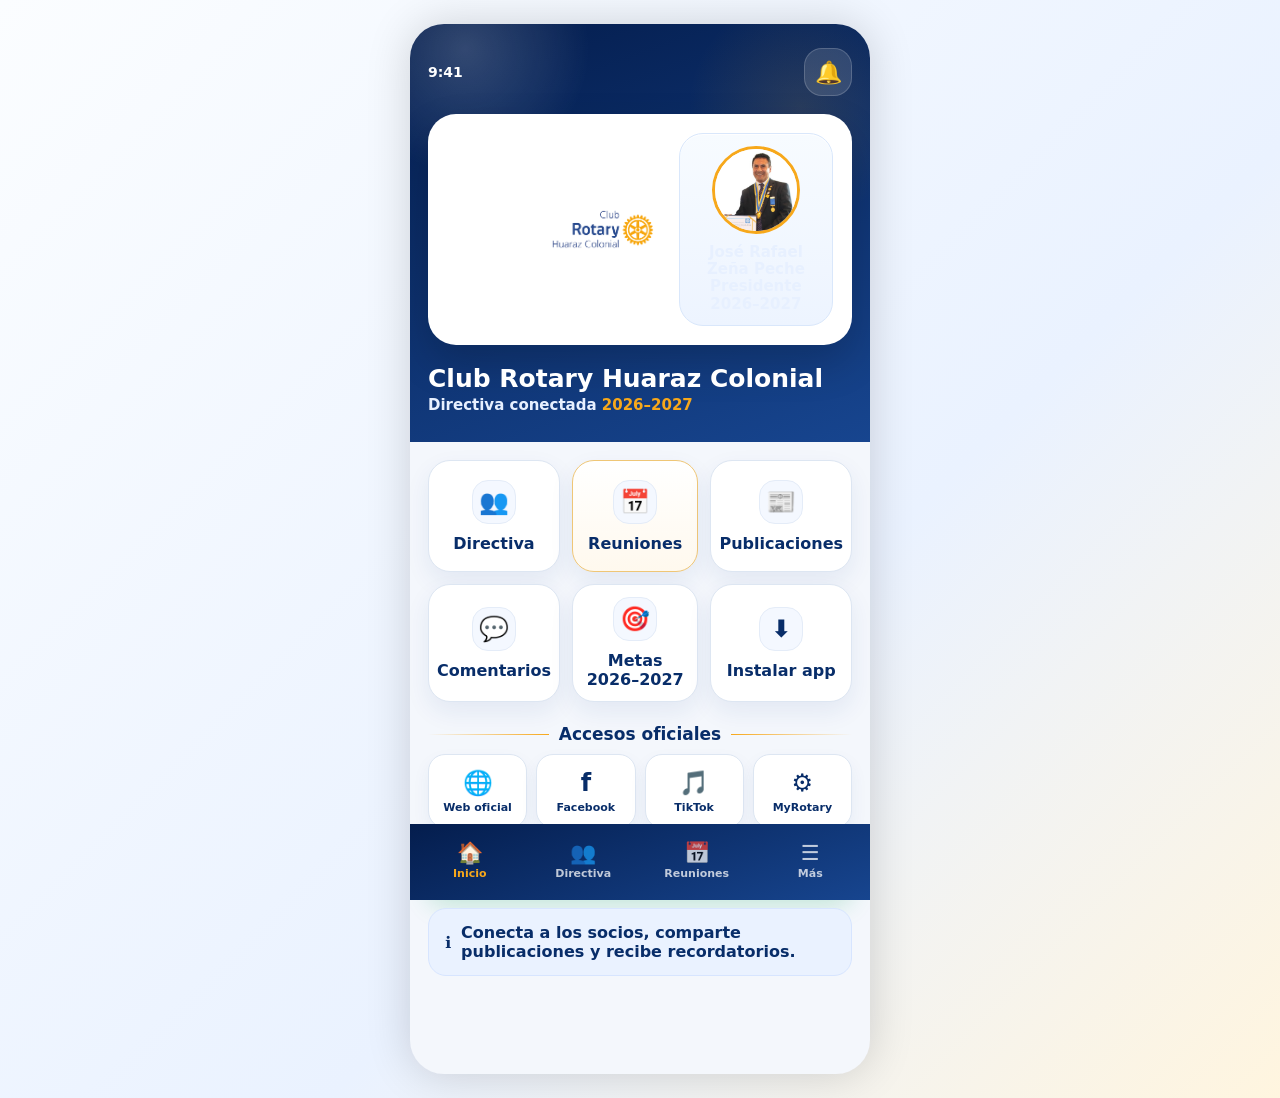
==== commit 7e77c301: "Add files via upload" ====
--- a/index.html
+++ b/index.html
@@ -7,7 +7,7 @@
   <title>Club Rotary Huaraz Colonial</title>
   <link rel="manifest" href="manifest.webmanifest">
   <link rel="apple-touch-icon" href="assets/icon-192.png">
-  <link rel="stylesheet" href="styles.css?v=10">
+  <link rel="stylesheet" href="styles.css?v=11">
 </head>
 <body>
   <div id="installBanner" class="install-banner hidden">
@@ -24,7 +24,7 @@
       <button data-page="comunidad" class="nav"><span>☰</span>Más</button>
     </nav>
   </div>
-  <script src="data.js?v=10"></script>
-  <script src="app.js?v=10"></script>
+  <script src="data.js?v=11"></script>
+  <script src="app.js?v=11"></script>
 </body>
 </html>
--- a/styles.css
+++ b/styles.css
@@ -34,22 +34,93 @@
   background:#FFFFFF;
   border:1px solid rgba(255,255,255,.92);
   border-radius:28px;
-  padding:22px 18px;
+  padding:18px;
   margin-top:18px;
   box-shadow:0 18px 40px rgba(0,0,0,.18);
 }
-.logo-card img{
+.logo-grid{
+  display:grid;
+  grid-template-columns:1.2fr .85fr;
+  gap:14px;
+  align-items:center;
+}
+.logo-side{
+  display:flex;
+  align-items:center;
+  justify-content:center;
+  min-height:160px;
+}
+.logo-side img{
   display:block;
   width:100%;
-  max-width:360px;
-  height:150px;
+  max-width:290px;
+  height:132px;
   object-fit:contain;
   margin:0 auto;
   filter:none;
   opacity:1;
 }
+.president-card{
+  background:linear-gradient(180deg,#f7fbff,#edf4ff);
+  border:1px solid #d9e7fb;
+  border-radius:24px;
+  padding:12px;
+  min-height:160px;
+  display:flex;
+  flex-direction:column;
+  align-items:center;
+  justify-content:center;
+  text-align:center;
+  box-shadow:inset 0 1px 0 rgba(255,255,255,.85);
+}
+.president-photo{
+  width:88px;
+  height:88px;
+  border-radius:50%;
+  overflow:hidden;
+  border:3px solid var(--gold);
+  background:#e8eef8;
+  display:grid;
+  place-items:center;
+  margin-bottom:10px;
+  color:var(--blue-dark);
+  font-weight:900;
+  font-size:12px;
+}
+.president-photo img{
+  width:100%;
+  height:100%;
+  object-fit:cover;
+  display:block;
+}
+.president-name{
+  margin:0;
+  color:var(--blue-dark);
+  font-size:14px;
+  line-height:1.12;
+  font-weight:900;
+}
+.president-role{
+  margin:6px 0 0;
+  color:var(--gold2);
+  font-size:12px;
+  font-weight:900;
+  line-height:1.15;
+}
+.president-period{
+  margin:4px 0 0;
+  color:#4b627f;
+  font-size:11px;
+  font-weight:800;
+}
 .gold-wave{
   display:none;
+}
+@media(max-width:380px){
+  .logo-grid{grid-template-columns:1fr}
+  .logo-side{min-height:120px}
+  .logo-side img{max-width:240px;height:110px}
+  .president-card{min-height:auto}
 }
 .hero h1{position:relative;z-index:2;margin:20px 0 4px;font-size:25px;line-height:1.1;font-weight:900}
 .hero p{position:relative;z-index:2;margin:0;color:#e7f0ff;font-weight:800;font-size:15px}
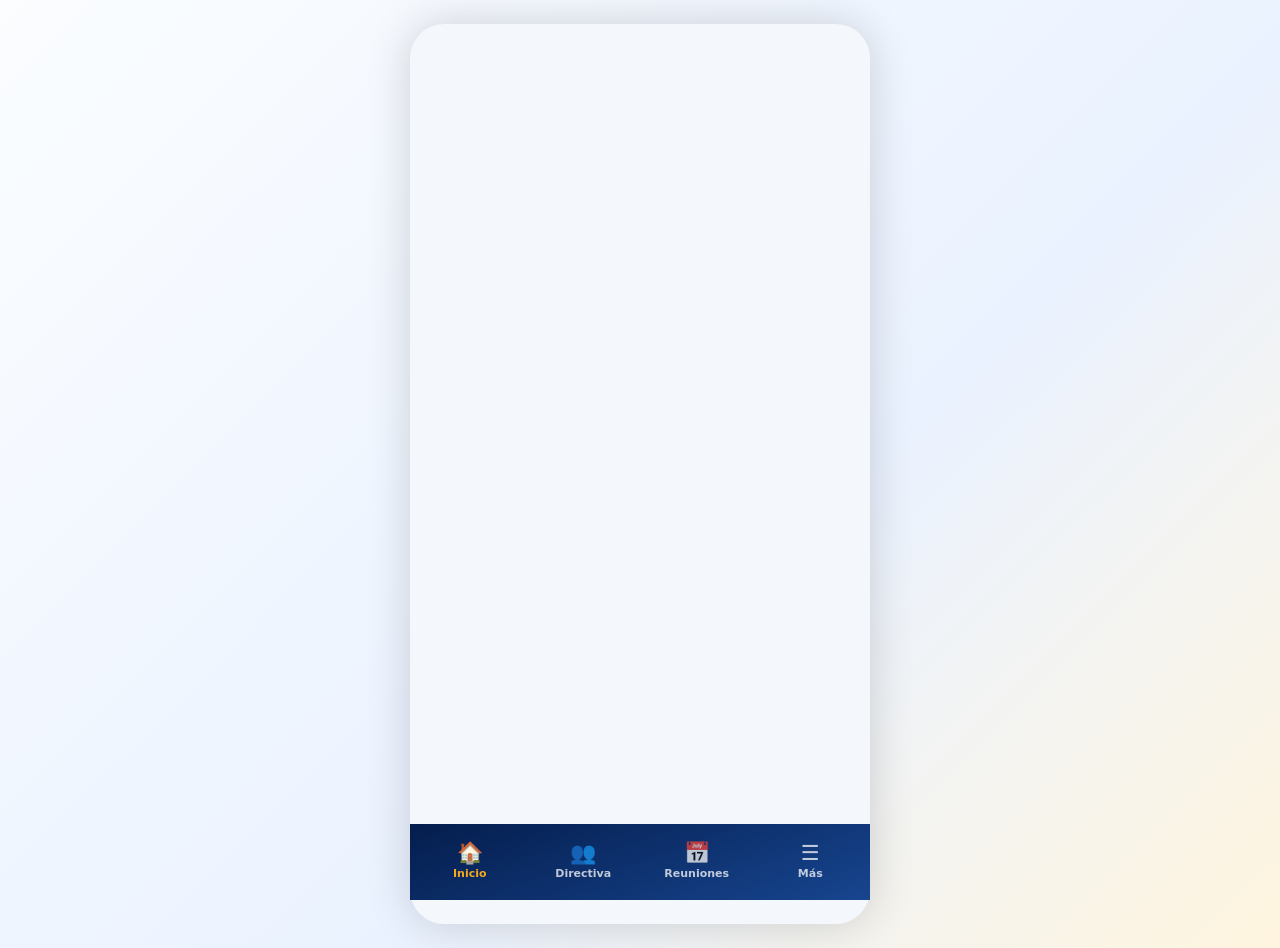
==== commit 850753af: "Add files via upload" ====
--- a/index.html
+++ b/index.html
@@ -7,7 +7,7 @@
   <title>Club Rotary Huaraz Colonial</title>
   <link rel="manifest" href="manifest.webmanifest">
   <link rel="apple-touch-icon" href="assets/icon-192.png">
-  <link rel="stylesheet" href="styles.css?v=11">
+  <link rel="stylesheet" href="styles.css?v=14">
 </head>
 <body>
   <div id="installBanner" class="install-banner hidden">
@@ -24,7 +24,7 @@
       <button data-page="comunidad" class="nav"><span>☰</span>Más</button>
     </nav>
   </div>
-  <script src="data.js?v=11"></script>
-  <script src="app.js?v=11"></script>
+  <script src="data.js?v=14"></script>
+  <script src="app.js?v=14"></script>
 </body>
 </html>
--- a/styles.css
+++ b/styles.css
@@ -31,61 +31,107 @@
 .logo-card{
   position:relative;
   z-index:2;
-  background:#FFFFFF;
-  border:1px solid rgba(255,255,255,.92);
-  border-radius:28px;
+  background:linear-gradient(180deg,#ffffff,#f9fbff);
+  border:1px solid rgba(255,255,255,.95);
+  border-radius:30px;
   padding:18px;
   margin-top:18px;
-  box-shadow:0 18px 40px rgba(0,0,0,.18);
+  box-shadow:0 22px 48px rgba(0,0,0,.20);
+  overflow:hidden;
+}
+.logo-card:before{
+  content:"";
+  position:absolute;
+  inset:0;
+  background:radial-gradient(circle at 10% 10%,rgba(23,69,143,.05),transparent 22%),radial-gradient(circle at 85% 20%,rgba(247,168,27,.08),transparent 18%);
+  pointer-events:none;
 }
 .logo-grid{
+  position:relative;
+  z-index:2;
   display:grid;
-  grid-template-columns:1.2fr .85fr;
-  gap:14px;
-  align-items:center;
+  grid-template-columns:1.15fr .95fr;
+  gap:16px;
+  align-items:stretch;
 }
 .logo-side{
+  border-radius:24px;
+  background:linear-gradient(180deg,#ffffff,#f6f9ff);
+  border:1px solid #e5eef9;
+  min-height:168px;
   display:flex;
   align-items:center;
   justify-content:center;
-  min-height:160px;
+  padding:10px;
 }
 .logo-side img{
   display:block;
   width:100%;
-  max-width:290px;
-  height:132px;
+  max-width:300px;
+  height:138px;
   object-fit:contain;
   margin:0 auto;
   filter:none;
   opacity:1;
 }
 .president-card{
-  background:linear-gradient(180deg,#f7fbff,#edf4ff);
-  border:1px solid #d9e7fb;
+  position:relative;
   border-radius:24px;
-  padding:12px;
-  min-height:160px;
+  min-height:168px;
+  padding:14px 14px 16px;
   display:flex;
   flex-direction:column;
   align-items:center;
   justify-content:center;
   text-align:center;
-  box-shadow:inset 0 1px 0 rgba(255,255,255,.85);
+  background:linear-gradient(180deg,#0d3f8f 0%,#17458F 58%,#2158b0 100%);
+  border:1px solid rgba(255,255,255,.18);
+  box-shadow:inset 0 1px 0 rgba(255,255,255,.10);
+  overflow:hidden;
+}
+.president-card:before{
+  content:"";
+  position:absolute;
+  top:0; left:0; right:0;
+  height:42px;
+  background:linear-gradient(90deg,#f0a61b,#ffd36c,#f0a61b);
+  clip-path:polygon(0 0,100% 0,100% 58%,72% 100%,0 100%);
+  opacity:.95;
+}
+.president-badge{
+  position:relative;
+  z-index:2;
+  display:inline-flex;
+  align-items:center;
+  justify-content:center;
+  min-width:118px;
+  height:24px;
+  margin-bottom:10px;
+  border-radius:999px;
+  background:rgba(255,255,255,.16);
+  border:1px solid rgba(255,255,255,.20);
+  color:#fff6dc;
+  font-size:11px;
+  font-weight:900;
+  letter-spacing:.4px;
+  text-transform:uppercase;
 }
 .president-photo{
-  width:88px;
-  height:88px;
+  position:relative;
+  z-index:2;
+  width:92px;
+  height:92px;
   border-radius:50%;
   overflow:hidden;
-  border:3px solid var(--gold);
-  background:#e8eef8;
+  border:3px solid #f7c34d;
+  background:#eef3fb;
   display:grid;
   place-items:center;
   margin-bottom:10px;
   color:var(--blue-dark);
   font-weight:900;
   font-size:12px;
+  box-shadow:0 10px 18px rgba(0,0,0,.18);
 }
 .president-photo img{
   width:100%;
@@ -94,22 +140,29 @@
   display:block;
 }
 .president-name{
+  position:relative;
+  z-index:2;
   margin:0;
-  color:var(--blue-dark);
-  font-size:14px;
-  line-height:1.12;
-  font-weight:900;
+  color:#ffffff;
+  font-size:15px;
+  line-height:1.15;
+  font-weight:900;
+  text-shadow:0 1px 2px rgba(0,0,0,.18);
 }
 .president-role{
+  position:relative;
+  z-index:2;
   margin:6px 0 0;
-  color:var(--gold2);
+  color:#ffe6a6;
   font-size:12px;
   font-weight:900;
   line-height:1.15;
 }
 .president-period{
-  margin:4px 0 0;
-  color:#4b627f;
+  position:relative;
+  z-index:2;
+  margin:3px 0 0;
+  color:#dbe7ff;
   font-size:11px;
   font-weight:800;
 }
@@ -118,8 +171,8 @@
 }
 @media(max-width:380px){
   .logo-grid{grid-template-columns:1fr}
-  .logo-side{min-height:120px}
-  .logo-side img{max-width:240px;height:110px}
+  .logo-side{min-height:126px}
+  .logo-side img{max-width:250px;height:112px}
   .president-card{min-height:auto}
 }
 .hero h1{position:relative;z-index:2;margin:20px 0 4px;font-size:25px;line-height:1.1;font-weight:900}
@@ -212,3 +265,5 @@
 #closeBanner{background:#eef4ff;color:var(--blue-dark)}
 .hidden{display:none}
 @media(min-width:700px){body{padding:24px}.phone{border-radius:34px;min-height:880px}}
+
+input{width:100%;min-height:48px;border:1px solid var(--line);border-radius:16px;padding:12px;font:inherit;background:#fff;outline:none}.field{margin:12px 18px 0}
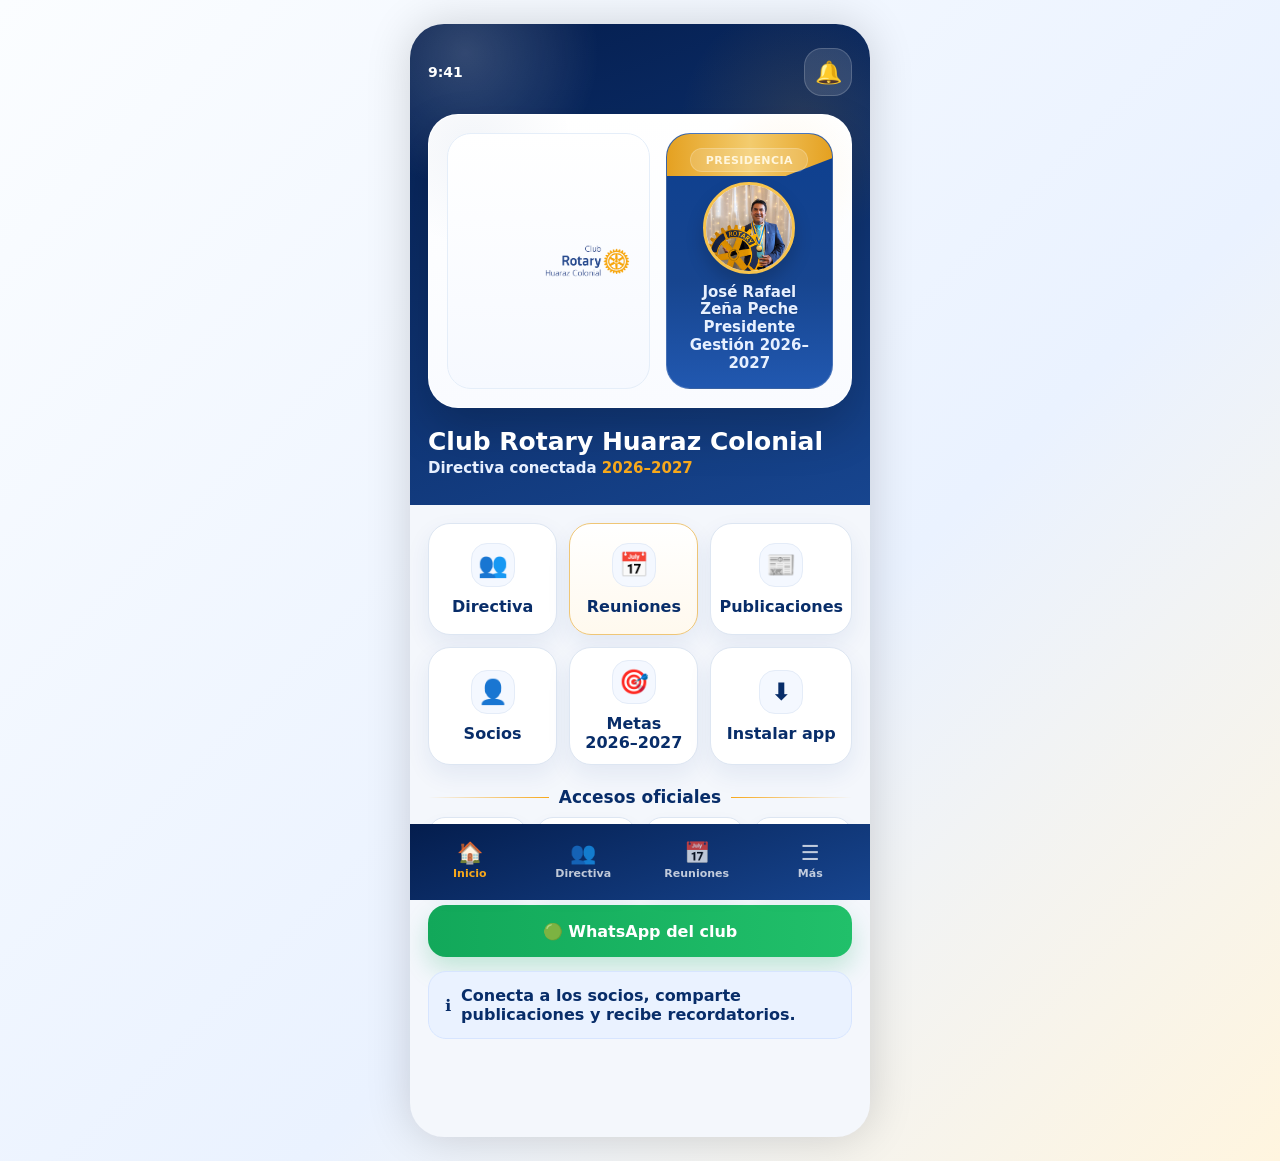
==== commit 1437a725: "Add files via upload" ====
--- a/index.html
+++ b/index.html
@@ -7,7 +7,7 @@
   <title>Club Rotary Huaraz Colonial</title>
   <link rel="manifest" href="manifest.webmanifest">
   <link rel="apple-touch-icon" href="assets/icon-192.png">
-  <link rel="stylesheet" href="styles.css?v=14">
+  <link rel="stylesheet" href="styles.css?v=15">
 </head>
 <body>
   <div id="installBanner" class="install-banner hidden">
@@ -24,7 +24,7 @@
       <button data-page="comunidad" class="nav"><span>☰</span>Más</button>
     </nav>
   </div>
-  <script src="data.js?v=14"></script>
-  <script src="app.js?v=14"></script>
+  <script src="data.js?v=15"></script>
+  <script src="app.js?v=15"></script>
 </body>
 </html>
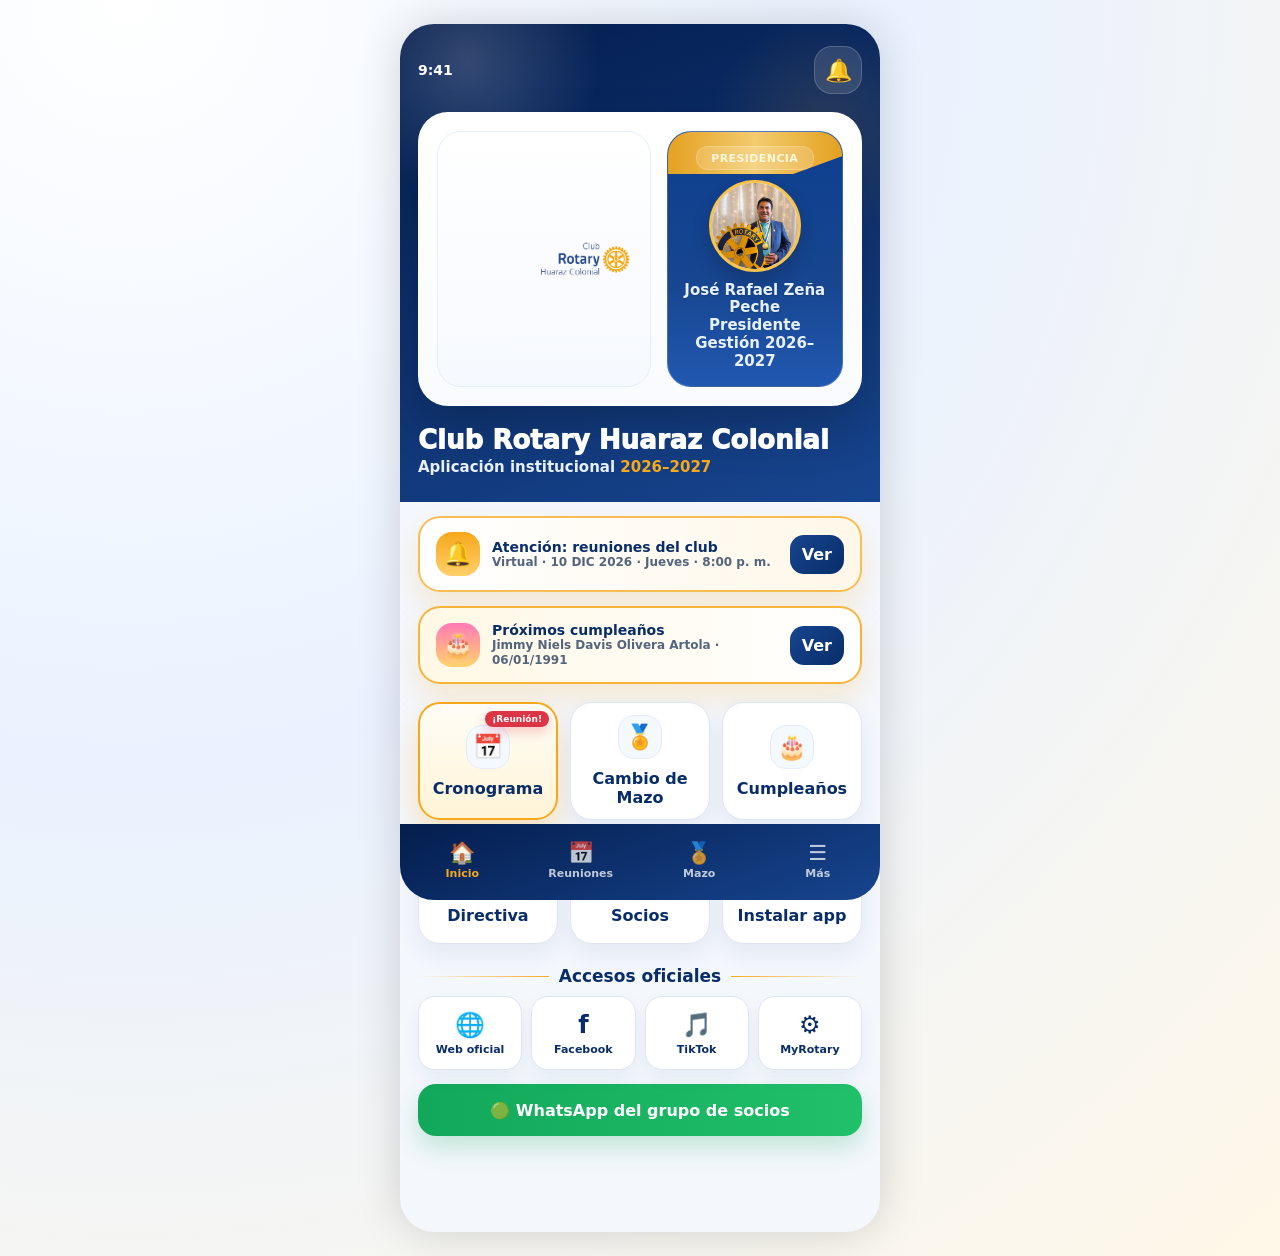
==== commit 88758cdb: "Add files via upload" ====
--- a/index.html
+++ b/index.html
@@ -4,27 +4,34 @@
   <meta charset="utf-8">
   <meta name="viewport" content="width=device-width, initial-scale=1, viewport-fit=cover">
   <meta name="theme-color" content="#082D69">
+  <meta name="mobile-web-app-capable" content="yes">
+  <meta name="apple-mobile-web-app-capable" content="yes">
+  <meta name="apple-mobile-web-app-title" content="Rotary Huaraz">
+  <meta name="apple-mobile-web-app-status-bar-style" content="black-translucent">
   <title>Club Rotary Huaraz Colonial</title>
   <link rel="manifest" href="manifest.webmanifest">
-  <link rel="apple-touch-icon" href="assets/icon-192.png">
-  <link rel="stylesheet" href="styles.css?v=15">
+  <link rel="apple-touch-icon" sizes="192x192" href="assets/icon-192.png">
+  <link rel="apple-touch-icon" sizes="512x512" href="assets/icon-512.png">
+  <link rel="stylesheet" href="styles.css?v=21">
 </head>
 <body>
   <div id="installBanner" class="install-banner hidden">
-    <div><strong>Instalar aplicación</strong><br><span>Agrega esta app a tu celular.</span></div>
+    <div><strong>Instalar aplicación</strong><br><span>Android: Chrome. iPhone: Safari.</span></div>
     <button id="installNow">Instalar</button>
     <button id="closeBanner">×</button>
   </div>
+
   <div class="phone">
     <main id="app" class="app"></main>
     <nav class="bottom-nav">
       <button data-page="inicio" class="nav active"><span>🏠</span>Inicio</button>
-      <button data-page="directiva" class="nav"><span>👥</span>Directiva</button>
       <button data-page="reuniones" class="nav"><span>📅</span>Reuniones</button>
+      <button data-page="cambio" class="nav"><span>🏅</span>Mazo</button>
       <button data-page="comunidad" class="nav"><span>☰</span>Más</button>
     </nav>
   </div>
-  <script src="data.js?v=15"></script>
-  <script src="app.js?v=15"></script>
+
+  <script src="data.js?v=21"></script>
+  <script src="app.js?v=21"></script>
 </body>
 </html>
--- a/styles.css
+++ b/styles.css
@@ -1,269 +1,77 @@
 :root{
   --blue:#17458F; --blue-dark:#082D69; --blue-deep:#041D4D; --gold:#F7A81B; --gold2:#D89000;
-  --bg:#F4F7FC; --text:#0A2448; --muted:#66778E; --line:#DDE6F2; --white:#FFFFFF;
+  --bg:#F4F7FC; --text:#0A2448; --muted:#64738A; --line:#DDE6F2; --white:#FFFFFF;
   --green:#12A85A; --red:#D83E3E; --shadow:0 18px 40px rgba(8,45,105,.14);
 }
 *{box-sizing:border-box}
-body{margin:0;font-family:system-ui,-apple-system,BlinkMacSystemFont,"Segoe UI",Roboto,Arial,sans-serif;background:linear-gradient(135deg,#fbfdff,#eaf2ff 60%,#fff5df);color:var(--text);min-height:100vh}
+body{margin:0;font-family:system-ui,-apple-system,BlinkMacSystemFont,"Segoe UI",Roboto,Arial,sans-serif;background:radial-gradient(circle at 10% 0%,#ffffff,#eaf2ff 45%,#fff8e8);color:var(--text);min-height:100vh}
 button,a{font:inherit}
-.phone{width:min(100%,460px);min-height:100vh;margin:0 auto;background:var(--bg);position:relative;overflow:hidden;box-shadow:0 0 45px rgba(0,0,0,.16);padding-bottom:82px}
+.phone{width:min(100%,480px);min-height:100vh;margin:0 auto;background:var(--bg);position:relative;overflow:hidden;box-shadow:0 0 45px rgba(0,0,0,.16);padding-bottom:82px}
 .app{min-height:calc(100vh - 82px)}
-
-.hero{
-  background:linear-gradient(160deg,var(--blue-deep),var(--blue));
-  padding:24px 18px 28px;
-  color:#fff;
-  position:relative;
-  overflow:hidden;
-}
-.hero:before{
-  content:"";
-  position:absolute;
-  inset:0;
-  background:
-    radial-gradient(circle at 12% 6%,rgba(255,255,255,.18),transparent 22%),
-    radial-gradient(circle at 85% 20%,rgba(247,168,27,.12),transparent 22%);
-  pointer-events:none;
-}
+.hero{background:linear-gradient(160deg,var(--blue-deep),var(--blue));padding:22px 18px 26px;color:#fff;position:relative;overflow:hidden}
+.hero:before{content:"";position:absolute;inset:0;background:radial-gradient(circle at 14% 8%,rgba(255,255,255,.18),transparent 22%),radial-gradient(circle at 88% 22%,rgba(247,168,27,.13),transparent 20%);pointer-events:none}
 .hero-top{position:relative;z-index:2;display:flex;justify-content:space-between;align-items:center}
 .hero-time{font-size:14px;font-weight:800}
 .hero-bell{width:48px;height:48px;border-radius:18px;background:rgba(255,255,255,.12);display:grid;place-items:center;border:1px solid rgba(255,255,255,.18);font-size:22px}
-.logo-card{
-  position:relative;
-  z-index:2;
-  background:linear-gradient(180deg,#ffffff,#f9fbff);
-  border:1px solid rgba(255,255,255,.95);
-  border-radius:30px;
-  padding:18px;
-  margin-top:18px;
-  box-shadow:0 22px 48px rgba(0,0,0,.20);
-  overflow:hidden;
-}
-.logo-card:before{
-  content:"";
-  position:absolute;
-  inset:0;
-  background:radial-gradient(circle at 10% 10%,rgba(23,69,143,.05),transparent 22%),radial-gradient(circle at 85% 20%,rgba(247,168,27,.08),transparent 18%);
-  pointer-events:none;
-}
-.logo-grid{
-  position:relative;
-  z-index:2;
-  display:grid;
-  grid-template-columns:1.15fr .95fr;
-  gap:16px;
-  align-items:stretch;
-}
-.logo-side{
-  border-radius:24px;
-  background:linear-gradient(180deg,#ffffff,#f6f9ff);
-  border:1px solid #e5eef9;
-  min-height:168px;
-  display:flex;
-  align-items:center;
-  justify-content:center;
-  padding:10px;
-}
-.logo-side img{
-  display:block;
-  width:100%;
-  max-width:300px;
-  height:138px;
-  object-fit:contain;
-  margin:0 auto;
-  filter:none;
-  opacity:1;
-}
-.president-card{
-  position:relative;
-  border-radius:24px;
-  min-height:168px;
-  padding:14px 14px 16px;
-  display:flex;
-  flex-direction:column;
-  align-items:center;
-  justify-content:center;
-  text-align:center;
-  background:linear-gradient(180deg,#0d3f8f 0%,#17458F 58%,#2158b0 100%);
-  border:1px solid rgba(255,255,255,.18);
-  box-shadow:inset 0 1px 0 rgba(255,255,255,.10);
-  overflow:hidden;
-}
-.president-card:before{
-  content:"";
-  position:absolute;
-  top:0; left:0; right:0;
-  height:42px;
-  background:linear-gradient(90deg,#f0a61b,#ffd36c,#f0a61b);
-  clip-path:polygon(0 0,100% 0,100% 58%,72% 100%,0 100%);
-  opacity:.95;
-}
-.president-badge{
-  position:relative;
-  z-index:2;
-  display:inline-flex;
-  align-items:center;
-  justify-content:center;
-  min-width:118px;
-  height:24px;
-  margin-bottom:10px;
-  border-radius:999px;
-  background:rgba(255,255,255,.16);
-  border:1px solid rgba(255,255,255,.20);
-  color:#fff6dc;
-  font-size:11px;
-  font-weight:900;
-  letter-spacing:.4px;
-  text-transform:uppercase;
-}
-.president-photo{
-  position:relative;
-  z-index:2;
-  width:92px;
-  height:92px;
-  border-radius:50%;
-  overflow:hidden;
-  border:3px solid #f7c34d;
-  background:#eef3fb;
-  display:grid;
-  place-items:center;
-  margin-bottom:10px;
-  color:var(--blue-dark);
-  font-weight:900;
-  font-size:12px;
-  box-shadow:0 10px 18px rgba(0,0,0,.18);
-}
-.president-photo img{
-  width:100%;
-  height:100%;
-  object-fit:cover;
-  display:block;
-}
-.president-name{
-  position:relative;
-  z-index:2;
-  margin:0;
-  color:#ffffff;
-  font-size:15px;
-  line-height:1.15;
-  font-weight:900;
-  text-shadow:0 1px 2px rgba(0,0,0,.18);
-}
-.president-role{
-  position:relative;
-  z-index:2;
-  margin:6px 0 0;
-  color:#ffe6a6;
-  font-size:12px;
-  font-weight:900;
-  line-height:1.15;
-}
-.president-period{
-  position:relative;
-  z-index:2;
-  margin:3px 0 0;
-  color:#dbe7ff;
-  font-size:11px;
-  font-weight:800;
-}
-.gold-wave{
-  display:none;
-}
-@media(max-width:380px){
-  .logo-grid{grid-template-columns:1fr}
-  .logo-side{min-height:126px}
-  .logo-side img{max-width:250px;height:112px}
-  .president-card{min-height:auto}
-}
-.hero h1{position:relative;z-index:2;margin:20px 0 4px;font-size:25px;line-height:1.1;font-weight:900}
-.hero p{position:relative;z-index:2;margin:0;color:#e7f0ff;font-weight:800;font-size:15px}
-.gold{color:var(--gold)}
-
+.logo-card{position:relative;z-index:2;background:linear-gradient(180deg,#ffffff,#f9fbff);border:1px solid rgba(255,255,255,.95);border-radius:30px;padding:18px;margin-top:18px;box-shadow:0 22px 48px rgba(0,0,0,.20);overflow:hidden}
+.logo-grid{position:relative;z-index:2;display:grid;grid-template-columns:1.15fr .95fr;gap:16px;align-items:stretch}
+.logo-side{border-radius:24px;background:linear-gradient(180deg,#ffffff,#f6f9ff);border:1px solid #e5eef9;min-height:168px;display:flex;align-items:center;justify-content:center;padding:10px}
+.logo-side img{display:block;width:100%;max-width:300px;height:138px;object-fit:contain;margin:0 auto;filter:none;opacity:1}
+.president-card{position:relative;border-radius:24px;min-height:168px;padding:14px 14px 16px;display:flex;flex-direction:column;align-items:center;justify-content:center;text-align:center;background:linear-gradient(180deg,#0d3f8f 0%,#17458F 58%,#2158b0 100%);border:1px solid rgba(255,255,255,.18);box-shadow:inset 0 1px 0 rgba(255,255,255,.10);overflow:hidden}
+.president-card:before{content:"";position:absolute;top:0;left:0;right:0;height:42px;background:linear-gradient(90deg,#f0a61b,#ffd36c,#f0a61b);clip-path:polygon(0 0,100% 0,100% 58%,72% 100%,0 100%);opacity:.95}
+.president-badge{position:relative;z-index:2;display:inline-flex;align-items:center;justify-content:center;min-width:118px;height:24px;margin-bottom:10px;border-radius:999px;background:rgba(255,255,255,.16);border:1px solid rgba(255,255,255,.20);color:#fff6dc;font-size:11px;font-weight:900;letter-spacing:.4px;text-transform:uppercase}
+.president-photo{position:relative;z-index:2;width:92px;height:92px;border-radius:50%;overflow:hidden;border:3px solid #f7c34d;background:#eef3fb;display:grid;place-items:center;margin-bottom:10px;color:var(--blue-dark);font-weight:900;font-size:12px;box-shadow:0 10px 18px rgba(0,0,0,.18)}
+.president-photo img{width:100%;height:100%;object-fit:cover;display:block}
+.president-name{position:relative;z-index:2;margin:0;color:#ffffff;font-size:15px;line-height:1.15;font-weight:900;text-shadow:0 1px 2px rgba(0,0,0,.18)}
+.president-role{position:relative;z-index:2;margin:6px 0 0;color:#ffe6a6;font-size:12px;font-weight:900;line-height:1.15}
+.president-period{position:relative;z-index:2;margin:3px 0 0;color:#dbe7ff;font-size:11px;font-weight:800}
+.hero h1{position:relative;z-index:2;margin:20px 0 4px;font-size:26px;line-height:1.1;font-weight:950}
+.hero p{position:relative;z-index:2;margin:0;color:#e7f0ff;font-weight:850;font-size:15px}.gold{color:var(--gold)}
+.next-card{margin:14px 18px 0;padding:14px 16px;border-radius:22px;background:linear-gradient(90deg,#fff,#fff7e8);border:2px solid rgba(247,168,27,.75);box-shadow:0 14px 28px rgba(247,168,27,.18);display:grid;grid-template-columns:44px 1fr auto;gap:12px;align-items:center;position:relative;overflow:hidden;cursor:pointer}
+.next-card:before{content:"";position:absolute;inset:0;background:linear-gradient(90deg,transparent,rgba(255,255,255,.7),transparent);transform:translateX(-100%);animation:urgentSweep 3s infinite}
+.next-card .urgent-icon{width:44px;height:44px;border-radius:16px;background:linear-gradient(180deg,#f7a81b,#ffcf6a);display:grid;place-items:center;font-size:24px;z-index:1}
+.next-card strong,.next-card span,.next-card button{z-index:1}
+.next-card strong{display:block;color:var(--blue-dark);font-size:14px}.next-card span{display:block;color:#53647c;font-size:12px;font-weight:800;line-height:1.25}
+.next-card button{border:0;border-radius:14px;background:linear-gradient(135deg,var(--blue),var(--blue-dark));color:#fff;font-weight:900;padding:10px 12px}
+@keyframes urgentSweep{0%{transform:translateX(-100%)}42%{transform:translateX(100%)}100%{transform:translateX(100%)}}
 .grid{display:grid;grid-template-columns:repeat(3,1fr);gap:12px;padding:18px}
-.tile{background:#fff;border:1px solid var(--line);border-radius:22px;min-height:112px;padding:12px 8px;display:flex;flex-direction:column;align-items:center;justify-content:center;gap:10px;box-shadow:0 10px 24px rgba(23,69,143,.08);font-weight:900;color:var(--blue-dark);cursor:pointer}
+.tile{background:#fff;border:1px solid var(--line);border-radius:22px;min-height:112px;padding:12px 8px;display:flex;flex-direction:column;align-items:center;justify-content:center;gap:10px;box-shadow:0 10px 24px rgba(23,69,143,.08);font-weight:900;color:var(--blue-dark);cursor:pointer;position:relative}
 .tile .ico{width:44px;height:44px;border-radius:16px;background:#f4f8ff;display:grid;place-items:center;font-size:24px;border:1px solid #e4ecf8}
 .tile.gold-tile{border-color:#efc676;background:linear-gradient(180deg,#fff,#fff9ee)}
+.tile.meeting-alert{overflow:hidden;border:2px solid var(--gold);background:linear-gradient(180deg,#fffdf6,#fff4d7);box-shadow:0 0 0 0 rgba(247,168,27,.65),0 16px 30px rgba(247,168,27,.28);animation:meetingPulse 1.8s infinite}
+.tile.meeting-alert:before{content:"";position:absolute;top:-60%;left:-90%;width:70%;height:220%;background:linear-gradient(90deg,transparent,rgba(255,255,255,.88),transparent);transform:rotate(22deg);animation:meetingShine 2.6s infinite}
+.tile.meeting-alert:after{content:"¡Reunión!";position:absolute;top:7px;right:7px;background:#dc3545;color:#fff;border-radius:999px;padding:3px 7px;font-size:9px;font-weight:900;box-shadow:0 5px 12px rgba(220,53,69,.26)}
+@keyframes meetingPulse{0%{box-shadow:0 0 0 0 rgba(247,168,27,.62),0 16px 30px rgba(247,168,27,.20)}70%{box-shadow:0 0 0 14px rgba(247,168,27,0),0 16px 30px rgba(247,168,27,.30)}100%{box-shadow:0 0 0 0 rgba(247,168,27,0),0 16px 30px rgba(247,168,27,.20)}}
+@keyframes meetingShine{0%{left:-90%}42%{left:135%}100%{left:135%}}
 .section-title{margin:4px 18px 10px;font-size:17px;font-weight:900;color:var(--blue-dark);display:flex;align-items:center;gap:10px}
-.section-title:before,.section-title:after{content:"";height:1px;background:linear-gradient(90deg,transparent,var(--gold));flex:1}
-.section-title:after{background:linear-gradient(90deg,var(--gold),transparent)}
+.section-title:before,.section-title:after{content:"";height:1px;background:linear-gradient(90deg,transparent,var(--gold));flex:1}.section-title:after{background:linear-gradient(90deg,var(--gold),transparent)}
 .quick-links{display:grid;grid-template-columns:repeat(4,1fr);gap:9px;margin:0 18px 14px}
 .small-link{background:#fff;border:1px solid var(--line);border-radius:17px;min-height:74px;display:flex;flex-direction:column;align-items:center;justify-content:center;text-decoration:none;color:var(--blue-dark);font-size:11px;font-weight:900;box-shadow:0 8px 18px rgba(23,69,143,.06)}
-.small-link .ico{font-size:24px;margin-bottom:4px}
-.whatsapp{display:flex;justify-content:center;align-items:center;margin:0 18px 14px;min-height:52px;border-radius:18px;text-decoration:none;background:linear-gradient(90deg,#12a85a,#21c06a);color:#fff;font-weight:900;box-shadow:0 12px 24px rgba(18,168,90,.22)}
-.info-strip,.reminder{display:flex;gap:10px;align-items:center;margin:0 18px 16px;padding:14px 16px;border-radius:18px;font-weight:700}
-.info-strip{background:#eaf2ff;border:1px solid #d7e5ff;color:var(--blue-dark)}
-.reminder{background:linear-gradient(160deg,#0a3478,#17458F);color:#fff;border:1px solid rgba(255,255,255,.08)}
+.small-link .ico{font-size:24px;margin-bottom:4px}.whatsapp{display:flex;justify-content:center;align-items:center;margin:0 18px 14px;min-height:52px;border-radius:18px;text-decoration:none;background:linear-gradient(90deg,#12a85a,#21c06a);color:#fff;font-weight:900;box-shadow:0 12px 24px rgba(18,168,90,.22)}
+.screen-head{background:linear-gradient(160deg,var(--blue-deep),var(--blue));padding:18px 18px 22px;color:#fff;position:relative}.screen-head:after{content:"";position:absolute;left:-4%;right:-4%;bottom:-1px;height:28px;background:var(--bg);clip-path:polygon(0 48%,32% 92%,68% 40%,100% 78%,100% 100%,0 100%)}
+.screen-row{position:relative;z-index:2;display:flex;align-items:center;gap:10px}.back{width:38px;height:38px;border:0;border-radius:14px;background:rgba(255,255,255,.12);color:#fff;font-size:24px}.screen-title{flex:1;text-align:center;font-size:18px;font-weight:900}
+.page{padding:18px}.list{display:flex;flex-direction:column;gap:14px}
+.role-card,.meeting-card,.post-card,.link-card,.goal-card,.panel,.profile-card,.table-card,.summary-card{background:#fff;border:1px solid var(--line);border-radius:22px;box-shadow:0 12px 28px rgba(23,69,143,.08)}
+.role-card{padding:14px;display:grid;grid-template-columns:74px 1fr 24px;gap:12px;align-items:center;cursor:pointer}.role-card.active{border-color:#efc676}
+.mini-photo{width:74px;height:74px;border-radius:50%;overflow:hidden;border:3px solid var(--gold);background:#ebf1fb;display:grid;place-items:center;font-weight:900;color:var(--blue-dark)}.mini-photo img{width:100%;height:100%;object-fit:cover;display:block}
+.role .cargo{margin:0 0 6px;color:var(--gold2);font-size:13px;font-weight:900;line-height:1.15}.role .nombre{margin:0;color:var(--blue-dark);font-size:15px;font-weight:900;line-height:1.18}.chev{font-size:24px;color:var(--blue-dark)}
+.profile-hero{background:linear-gradient(160deg,var(--blue-deep),var(--blue));padding:18px 18px 54px;position:relative;color:#fff}.profile-hero:after{content:"";position:absolute;left:-5%;right:-5%;bottom:-1px;height:56px;background:var(--bg);clip-path:polygon(0 46%,35% 92%,72% 34%,100% 76%,100% 100%,0 100%)}
+.profile-nav{position:relative;z-index:2;display:flex;align-items:center}.dots{margin-left:auto;font-size:24px}.profile-card{position:relative;margin:-44px 18px 0;padding:18px;text-align:center}.photo{width:132px;height:132px;margin:0 auto 12px;border-radius:50%;overflow:hidden;border:3px solid var(--gold);background:#ebf1fb;display:grid;place-items:center;font-weight:900;color:var(--blue-dark)}
+.photo img{width:100%;height:100%;object-fit:cover;display:block}.profile-card h2{margin:0;color:var(--blue-dark);font-size:22px;line-height:1.15}.profile-card p{margin:6px 0 0;color:var(--gold2);font-weight:900}.rotary-mini{width:68px;height:3px;background:linear-gradient(90deg,var(--gold),#fce4a6,var(--gold));border-radius:3px;margin:14px auto 0}
+.actions{display:grid;grid-template-columns:1fr 1fr;gap:12px;margin:14px 18px 0}.btn{display:flex;justify-content:center;align-items:center;gap:8px;min-height:52px;border-radius:18px;border:0;font-weight:900;text-decoration:none;cursor:pointer;text-align:center}.btn.green{background:linear-gradient(90deg,#12a85a,#22c06b);color:#fff}.btn.blue{background:linear-gradient(160deg,#17458F,#2456a8);color:#fff}.btn.gold{background:linear-gradient(90deg,#e89e08,#f7bc3a);color:#16233b}.btn.red{background:#fff;color:var(--red);border:1.5px solid #f0b1b1}.btn.light{background:#fff;color:var(--blue-dark);border:1.5px solid var(--line)}
+.panel{padding:16px;margin:14px 18px 0}.panel h3{margin:0 0 10px;color:var(--blue-dark);font-size:17px}.panel p,.panel li{font-size:14px;line-height:1.45;color:#27384d}.panel p{margin:0 0 8px}.panel ul{margin:0;padding-left:19px}
+.meeting-card{padding:14px;display:grid;grid-template-columns:58px 1fr 22px;gap:12px;align-items:center}.micon{width:56px;height:56px;border-radius:19px;background:#eef4ff;display:grid;place-items:center;font-size:26px;color:var(--blue)}.meeting h3{margin:0;color:var(--blue-dark);font-size:16px}.meeting p{margin:4px 0;color:#23344a;font-size:13px}.meeting .time{font-weight:900;color:var(--blue)}
+.summary-card{padding:14px 16px;margin-bottom:12px;display:flex;flex-direction:column;gap:4px}.summary-card strong{font-size:16px;color:var(--blue-dark)}.summary-card span{font-size:13px;color:var(--gold2);font-weight:900}
+.table-card{overflow:hidden;margin:14px 0}.table-card h3{margin:0;padding:13px 14px;background:linear-gradient(90deg,var(--blue-dark),var(--blue));color:#fff;font-size:15px}table{width:100%;border-collapse:collapse;font-size:12px}th{background:linear-gradient(90deg,#e7b344,#f4cd6a);color:#10203b;text-align:left;padding:9px 7px}td{padding:9px 7px;border-bottom:1px solid #edf2f8;color:#122b50;font-weight:700}tr:nth-child(even) td{background:#f2f6fb}td small{color:#4d6078;font-weight:700}
+.gallery-hero{height:220px;margin:-18px -18px 18px;background-size:cover;background-position:center;border-radius:0 0 28px 28px;position:relative;overflow:hidden}.gallery-hero:after{content:"";position:absolute;inset:0;background:linear-gradient(180deg,rgba(4,29,77,.12),rgba(4,29,77,.88))}.gallery-hero .copy{position:absolute;z-index:2;left:18px;right:18px;bottom:18px;color:#fff}.gallery-hero h2{margin:0;font-size:24px;line-height:1.05}.gallery-hero p{margin:6px 0 0;color:#f5e2ab;font-weight:800}
+.gallery-grid{display:grid;grid-template-columns:1fr 1fr;gap:12px}.gallery-card{background:#fff;border-radius:18px;overflow:hidden;box-shadow:0 10px 22px rgba(23,69,143,.08);border:1px solid var(--line)}.gallery-card img{width:100%;height:130px;object-fit:cover;display:block}.gallery-card p{margin:0;padding:9px;font-size:12px;color:#243956;font-weight:800;line-height:1.25}
+.link-card{padding:12px;display:grid;grid-template-columns:44px 1fr 22px;gap:10px;align-items:center;text-decoration:none;color:inherit}.licon{width:44px;height:44px;border-radius:15px;background:#eef4ff;display:grid;place-items:center;color:var(--blue);font-size:22px}.link-card h3{margin:0;color:var(--blue-dark);font-size:14px}.link-card p{margin:2px 0 0;color:var(--muted);font-size:12px;word-break:break-word}
+.goal-card{padding:14px;display:flex;gap:12px;align-items:flex-start}.num{width:34px;height:34px;border-radius:50%;background:var(--blue);color:#fff;display:grid;place-items:center;font-weight:900;flex:0 0 auto}.goal-card p{margin:0;line-height:1.45}
+textarea,input{width:100%;border:1px solid var(--line);border-radius:16px;padding:12px;font:inherit;background:#fff;outline:none}textarea{min-height:96px}.field{margin:12px 18px 0}
+.install-banner{position:fixed;z-index:100;left:50%;transform:translateX(-50%);top:12px;width:min(430px,calc(100% - 22px));background:#fff;border:1px solid var(--line);box-shadow:var(--shadow);border-radius:18px;padding:12px;display:grid;grid-template-columns:1fr auto auto;gap:8px;align-items:center}.install-banner span{color:var(--muted);font-size:13px}.install-banner button{border:0;border-radius:12px;padding:10px 12px;font-weight:900}#installNow{background:var(--gold);color:#12203b}#closeBanner{background:#eef4ff;color:var(--blue-dark)}.hidden{display:none!important}
+.bottom-nav{position:fixed;bottom:0;left:50%;transform:translateX(-50%);width:min(100%,480px);height:76px;background:linear-gradient(160deg,var(--blue-deep),var(--blue));display:grid;grid-template-columns:repeat(4,1fr);padding:8px 3px 11px;z-index:50}.nav{border:0;background:transparent;color:#fff;opacity:.74;display:flex;flex-direction:column;align-items:center;justify-content:center;gap:2px;font-size:11px;font-weight:900;cursor:pointer}.nav span{font-size:21px}.nav.active{color:var(--gold);opacity:1}
+@media(max-width:390px){.logo-grid{grid-template-columns:1fr}.logo-side{min-height:120px}.logo-side img{max-width:250px;height:110px}.president-card{min-height:auto}.gallery-grid{grid-template-columns:1fr}.grid{gap:10px}.tile{min-height:104px}}
+@media(min-width:700px){body{padding:24px}.phone{border-radius:34px;min-height:880px}.bottom-nav{border-radius:0 0 34px 34px}}
 
-.screen-head{background:linear-gradient(160deg,var(--blue-deep),var(--blue));padding:18px 18px 22px;color:#fff;position:relative}
-.screen-head:after{content:"";position:absolute;left:-4%;right:-4%;bottom:-1px;height:28px;background:var(--bg);clip-path:polygon(0 48%,32% 92%,68% 40%,100% 78%,100% 100%,0 100%)}
-.screen-row{position:relative;z-index:2;display:flex;align-items:center;gap:10px}
-.back{width:38px;height:38px;border:0;border-radius:14px;background:rgba(255,255,255,.12);color:#fff;font-size:24px}
-.screen-title{flex:1;text-align:center;font-size:18px;font-weight:900}
-.page{padding:18px}
-.list{display:flex;flex-direction:column;gap:14px}
-.role-card,.meeting-card,.post-card,.link-card,.goal-card,.panel,.profile-card{background:#fff;border:1px solid var(--line);border-radius:22px;box-shadow:0 12px 28px rgba(23,69,143,.08)}
-.role-card{padding:14px;display:grid;grid-template-columns:74px 1fr 24px;gap:12px;align-items:center;cursor:pointer}
-.role-card.active{border-color:#efc676}
-.mini-photo{width:74px;height:74px;border-radius:50%;overflow:hidden;border:3px solid var(--gold);background:#ebf1fb;display:grid;place-items:center;font-weight:900;color:var(--blue-dark)}
-.mini-photo img{width:100%;height:100%;object-fit:cover;display:block}
-.role .cargo{margin:0 0 6px;color:var(--gold2);font-size:13px;font-weight:900;line-height:1.15}
-.role .nombre{margin:0;color:var(--blue-dark);font-size:15px;font-weight:900;line-height:1.18}
-.chev{font-size:24px;color:var(--blue-dark)}
-
-.profile-hero{background:linear-gradient(160deg,var(--blue-deep),var(--blue));padding:18px 18px 54px;position:relative;color:#fff}
-.profile-hero:after{content:"";position:absolute;left:-5%;right:-5%;bottom:-1px;height:56px;background:var(--bg);clip-path:polygon(0 46%,35% 92%,72% 34%,100% 76%,100% 100%,0 100%)}
-.profile-nav{position:relative;z-index:2;display:flex;align-items:center}
-.dots{margin-left:auto;font-size:24px}
-.profile-card{position:relative;margin:-44px 18px 0;padding:18px;text-align:center}
-.photo{width:132px;height:132px;margin:0 auto 12px;border-radius:50%;overflow:hidden;border:3px solid var(--gold);background:#ebf1fb;display:grid;place-items:center;font-weight:900;color:var(--blue-dark)}
-.photo img{width:100%;height:100%;object-fit:cover;display:block}
-.profile-card h2{margin:0;color:var(--blue-dark);font-size:22px;line-height:1.15}
-.profile-card p{margin:6px 0 0;color:var(--gold2);font-weight:900}
-.rotary-mini{width:68px;height:3px;background:linear-gradient(90deg,var(--gold),#fce4a6,var(--gold));border-radius:3px;margin:14px auto 0}
-.actions{display:grid;grid-template-columns:1fr 1fr;gap:12px;margin:14px 18px 0}
-.btn{display:flex;justify-content:center;align-items:center;gap:8px;min-height:52px;border-radius:18px;border:0;font-weight:900;text-decoration:none;cursor:pointer}
-.btn.green{background:linear-gradient(90deg,#12a85a,#22c06b);color:#fff}
-.btn.blue{background:linear-gradient(160deg,#17458F,#2456a8);color:#fff}
-.btn.gold{background:linear-gradient(90deg,#e89e08,#f7bc3a);color:#16233b}
-.btn.red{background:#fff;color:var(--red);border:1.5px solid #f0b1b1}
-.btn.light{background:#fff;color:var(--blue-dark);border:1.5px solid var(--line)}
-.panel{padding:16px;margin:14px 18px 0}
-.panel h3{margin:0 0 10px;color:var(--blue-dark);font-size:17px}
-.panel p,.panel li{font-size:14px;line-height:1.45;color:#27384d}
-.panel p{margin:0}
-.panel ul{margin:0;padding-left:19px}
-.meeting-card{padding:14px;display:grid;grid-template-columns:58px 1fr 22px;gap:12px;align-items:center}
-.micon{width:56px;height:56px;border-radius:19px;background:#eef4ff;display:grid;place-items:center;font-size:26px;color:var(--blue)}
-.meeting h3{margin:0;color:var(--blue-dark);font-size:16px}
-.meeting p{margin:4px 0;color:#23344a;font-size:13px}
-.meeting .time{font-weight:900;color:var(--blue)}
-textarea{width:100%;min-height:96px;border:1px solid var(--line);border-radius:16px;padding:12px;font:inherit;background:#fff;outline:none}
-.post-card{padding:14px}
-.post-head{display:flex;gap:10px;align-items:center}
-.avatar{width:42px;height:42px;border-radius:50%;overflow:hidden;background:#eef4ff;display:grid;place-items:center;font-weight:900;color:var(--blue-dark)}
-.avatar img{width:100%;height:100%;object-fit:cover}
-.post-head h3{margin:0;color:var(--blue-dark);font-size:14px}
-.post-head p{margin:2px 0 0;color:var(--muted);font-size:12px}
-.post-text{font-size:13.5px;line-height:1.42}
-.official-photo{width:100%;height:150px;object-fit:cover;border-radius:16px;border:1px solid var(--line)}
-.reactions{display:flex;gap:18px;color:var(--muted);font-size:13px;margin-top:8px}
-.link-card{padding:12px;display:grid;grid-template-columns:44px 1fr 22px;gap:10px;align-items:center;text-decoration:none;color:inherit}
-.licon{width:44px;height:44px;border-radius:15px;background:#eef4ff;display:grid;place-items:center;color:var(--blue);font-size:22px}
-.link-card h3{margin:0;color:var(--blue-dark);font-size:14px}
-.link-card p{margin:2px 0 0;color:var(--muted);font-size:12px;word-break:break-word}
-.goal-card{padding:14px;display:flex;gap:12px;align-items:flex-start}
-.num{width:34px;height:34px;border-radius:50%;background:var(--blue);color:#fff;display:grid;place-items:center;font-weight:900;flex:0 0 auto}
-.goal-card p{margin:0;line-height:1.45}
-.bottom-nav{position:fixed;bottom:0;left:50%;transform:translateX(-50%);width:min(100%,460px);height:76px;background:linear-gradient(160deg,var(--blue-deep),var(--blue));display:grid;grid-template-columns:repeat(4,1fr);padding:8px 3px 11px;z-index:50}
-.nav{border:0;background:transparent;color:#fff;opacity:.74;display:flex;flex-direction:column;align-items:center;justify-content:center;gap:2px;font-size:11px;font-weight:900;cursor:pointer}
-.nav span{font-size:21px}
-.nav.active{color:var(--gold);opacity:1}
-.install-banner{position:fixed;z-index:100;left:50%;transform:translateX(-50%);top:12px;width:min(430px,calc(100% - 22px));background:#fff;border:1px solid var(--line);box-shadow:var(--shadow);border-radius:18px;padding:12px;display:grid;grid-template-columns:1fr auto auto;gap:8px;align-items:center}
-.install-banner span{color:var(--muted);font-size:13px}
-.install-banner button{border:0;border-radius:12px;padding:10px 12px;font-weight:900}
-#installNow{background:var(--gold);color:#12203b}
-#closeBanner{background:#eef4ff;color:var(--blue-dark)}
-.hidden{display:none}
-@media(min-width:700px){body{padding:24px}.phone{border-radius:34px;min-height:880px}}
-
-input{width:100%;min-height:48px;border:1px solid var(--line);border-radius:16px;padding:12px;font:inherit;background:#fff;outline:none}.field{margin:12px 18px 0}
+.birthday-card{border-color:rgba(247,168,27,.85);background:linear-gradient(90deg,#fff8e5,#fff)}
+.birthday-card .urgent-icon{background:linear-gradient(180deg,#ff7ab6,#ffd36c)}
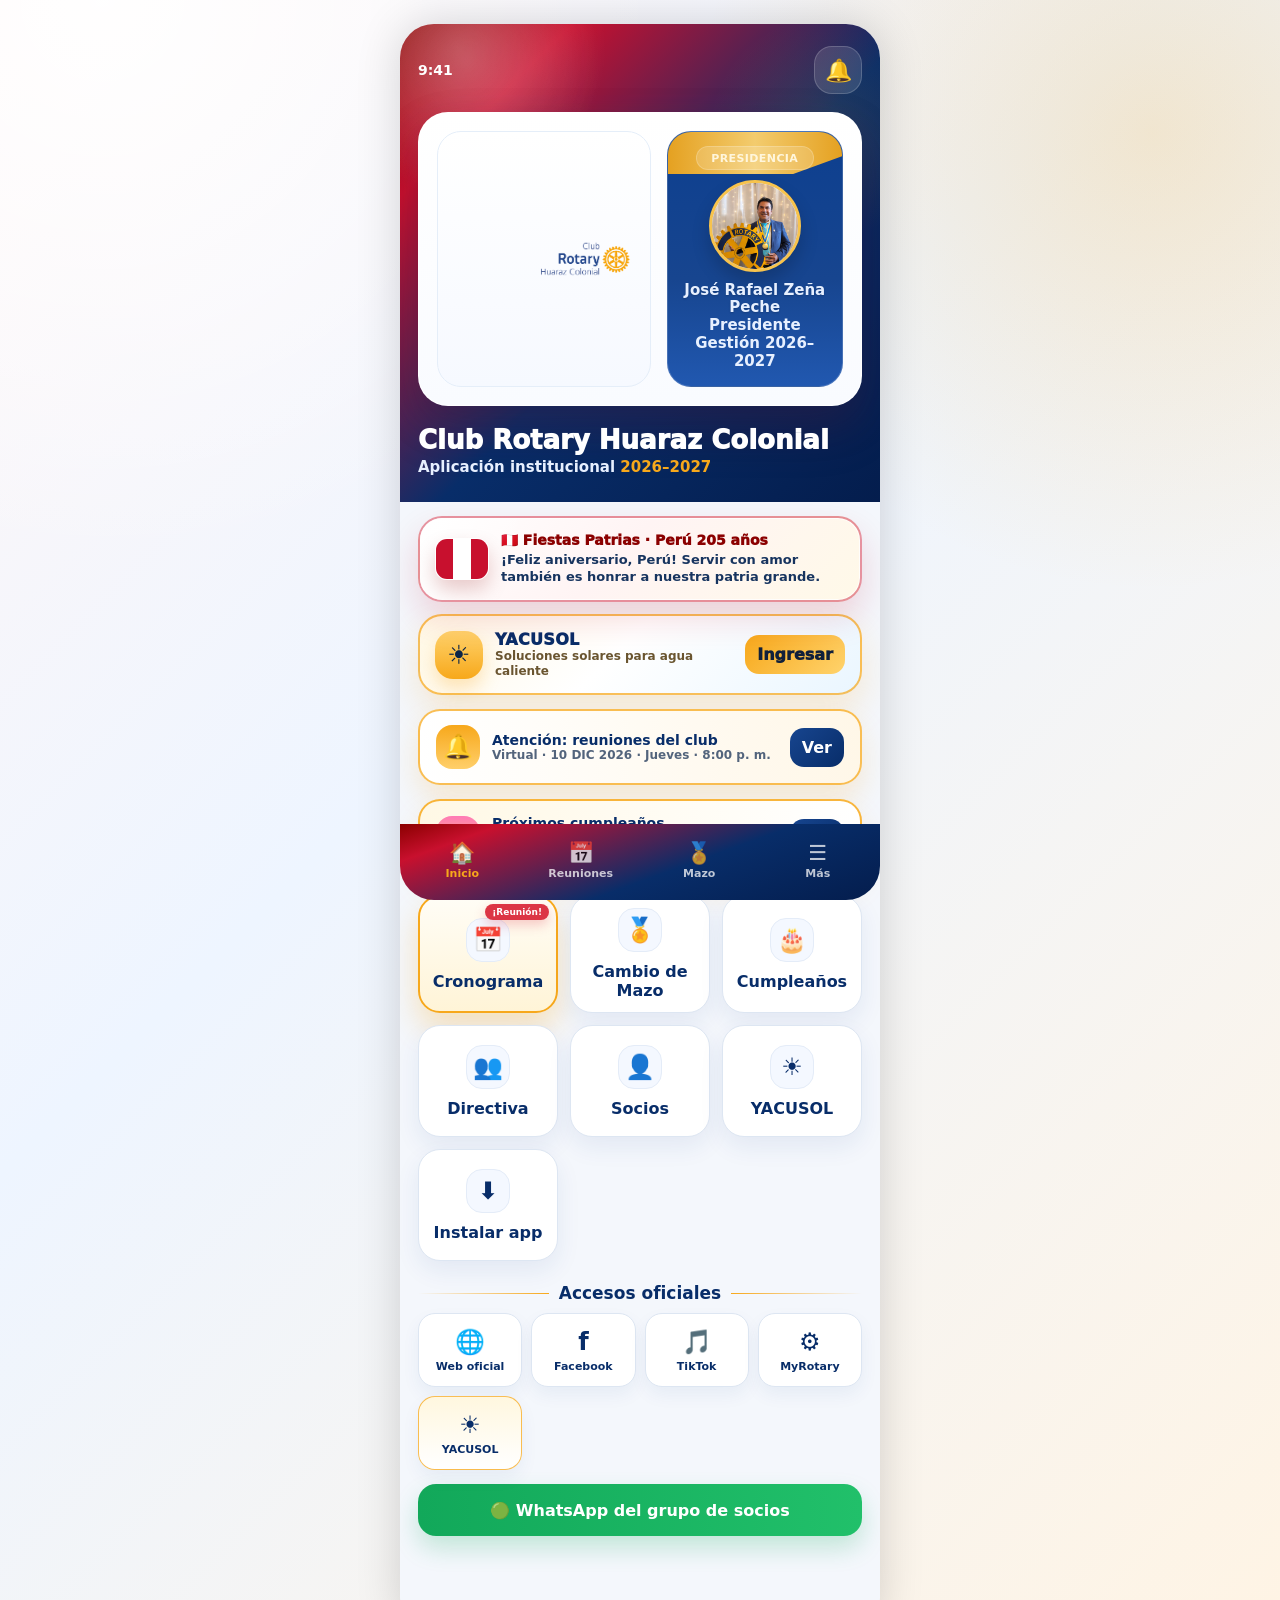
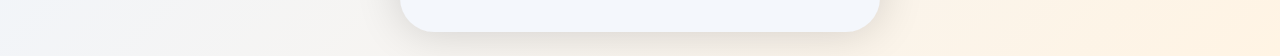
==== commit e930a393: "Add files via upload" ====
--- a/index.html
+++ b/index.html
@@ -12,7 +12,7 @@
   <link rel="manifest" href="manifest.webmanifest">
   <link rel="apple-touch-icon" sizes="192x192" href="assets/icon-192.png">
   <link rel="apple-touch-icon" sizes="512x512" href="assets/icon-512.png">
-  <link rel="stylesheet" href="styles.css?v=21">
+  <link rel="stylesheet" href="styles.css?v=22">
 </head>
 <body>
   <div id="installBanner" class="install-banner hidden">
@@ -31,7 +31,7 @@
     </nav>
   </div>
 
-  <script src="data.js?v=21"></script>
-  <script src="app.js?v=21"></script>
+  <script src="data.js?v=22"></script>
+  <script src="app.js?v=22"></script>
 </body>
 </html>
--- a/styles.css
+++ b/styles.css
@@ -75,3 +75,147 @@
 
 .birthday-card{border-color:rgba(247,168,27,.85);background:linear-gradient(90deg,#fff8e5,#fff)}
 .birthday-card .urgent-icon{background:linear-gradient(180deg,#ff7ab6,#ffd36c)}
+
+
+/* V22 - Modo Fiestas Patrias Perú 205 años */
+body{
+  background:
+    radial-gradient(circle at 8% 0%, rgba(255,255,255,.95), transparent 28%),
+    radial-gradient(circle at 90% 8%, rgba(247,168,27,.20), transparent 24%),
+    linear-gradient(135deg,#fff7f7 0%,#eef5ff 40%,#fff4e4 100%) !important;
+}
+.hero{
+  background:
+    radial-gradient(circle at 12% 5%,rgba(255,255,255,.18),transparent 24%),
+    linear-gradient(135deg,#8B0000 0%,#C8102E 18%,#082D69 54%,#041D4D 100%) !important;
+}
+.hero:after{
+  content:"";
+  position:absolute;
+  inset:0;
+  background:
+    radial-gradient(circle at 16% 20%,rgba(255,255,255,.30) 0 2px,transparent 3px),
+    radial-gradient(circle at 30% 34%,rgba(247,168,27,.40) 0 2px,transparent 3px),
+    radial-gradient(circle at 82% 22%,rgba(255,255,255,.28) 0 2px,transparent 3px),
+    radial-gradient(circle at 72% 58%,rgba(247,168,27,.35) 0 2px,transparent 3px);
+  animation:patriaSparkle 3.8s infinite alternate;
+  pointer-events:none;
+}
+@keyframes patriaSparkle{
+  from{opacity:.35;transform:scale(1)}
+  to{opacity:.85;transform:scale(1.015)}
+}
+.patria-card{
+  margin:14px 18px 0;
+  padding:14px 15px;
+  border-radius:24px;
+  background:linear-gradient(135deg,#ffffff 0%,#fff4f4 45%,#fff9e8 100%);
+  border:2px solid rgba(200,16,46,.45);
+  box-shadow:0 16px 34px rgba(200,16,46,.16), inset 0 0 0 1px rgba(255,255,255,.8);
+  display:grid;
+  grid-template-columns:54px 1fr;
+  gap:12px;
+  align-items:center;
+  position:relative;
+  overflow:hidden;
+}
+.patria-card:before{
+  content:"";
+  position:absolute;
+  left:-20%;
+  top:0;
+  width:42%;
+  height:100%;
+  background:linear-gradient(90deg,transparent,rgba(255,255,255,.85),transparent);
+  transform:skewX(-18deg);
+  animation:patriaSweep 3.6s infinite;
+}
+@keyframes patriaSweep{
+  0%{left:-45%}
+  44%{left:120%}
+  100%{left:120%}
+}
+.patria-flag{
+  position:relative;
+  z-index:1;
+  width:54px;
+  height:42px;
+  border-radius:12px;
+  overflow:hidden;
+  display:grid;
+  grid-template-columns:1fr 1fr 1fr;
+  box-shadow:0 10px 20px rgba(139,0,0,.20);
+  border:1px solid rgba(255,255,255,.9);
+}
+.patria-flag span:nth-child(1),.patria-flag span:nth-child(3){background:#C8102E}
+.patria-flag span:nth-child(2){background:#fff}
+.patria-copy{position:relative;z-index:1}
+.patria-copy strong{
+  display:block;
+  color:#8B0000;
+  font-size:14px;
+  font-weight:950;
+}
+.patria-copy p{
+  margin:4px 0 0;
+  color:#17345f;
+  font-size:13px;
+  font-weight:850;
+  line-height:1.3;
+}
+.yacusol-card{
+  margin:12px 18px 0;
+  padding:14px 15px;
+  border-radius:24px;
+  background:linear-gradient(135deg,#FFF8E5 0%,#FFFFFF 45%,#EAF6FF 100%);
+  border:2px solid rgba(247,168,27,.72);
+  box-shadow:0 16px 34px rgba(247,168,27,.18);
+  display:grid;
+  grid-template-columns:48px 1fr auto;
+  gap:12px;
+  align-items:center;
+  text-decoration:none;
+  color:inherit;
+}
+.yacusol-sun{
+  width:48px;
+  height:48px;
+  border-radius:18px;
+  display:grid;
+  place-items:center;
+  font-size:26px;
+  background:linear-gradient(180deg,#FFD36C,#F7A81B);
+  box-shadow:0 10px 18px rgba(247,168,27,.28);
+}
+.yacusol-card strong{
+  display:block;
+  color:#082D69;
+  font-size:16px;
+  font-weight:950;
+  letter-spacing:.3px;
+}
+.yacusol-card span{
+  display:block;
+  color:#6a5530;
+  font-size:12px;
+  font-weight:850;
+  line-height:1.25;
+}
+.yacusol-card button{
+  border:0;
+  border-radius:14px;
+  padding:10px 12px;
+  background:linear-gradient(135deg,#F7A81B,#FFD36C);
+  color:#10203B;
+  font-weight:950;
+}
+.yacusol-mini{
+  background:linear-gradient(180deg,#fff7df,#ffffff) !important;
+  border-color:rgba(247,168,27,.75) !important;
+}
+.bottom-nav{
+  background:linear-gradient(160deg,#8B0000 0%,#C8102E 15%,#082D69 58%,#041D4D 100%) !important;
+}
+.logo-card{
+  box-shadow:0 24px 50px rgba(139,0,0,.18), 0 16px 42px rgba(8,45,105,.18) !important;
+}
